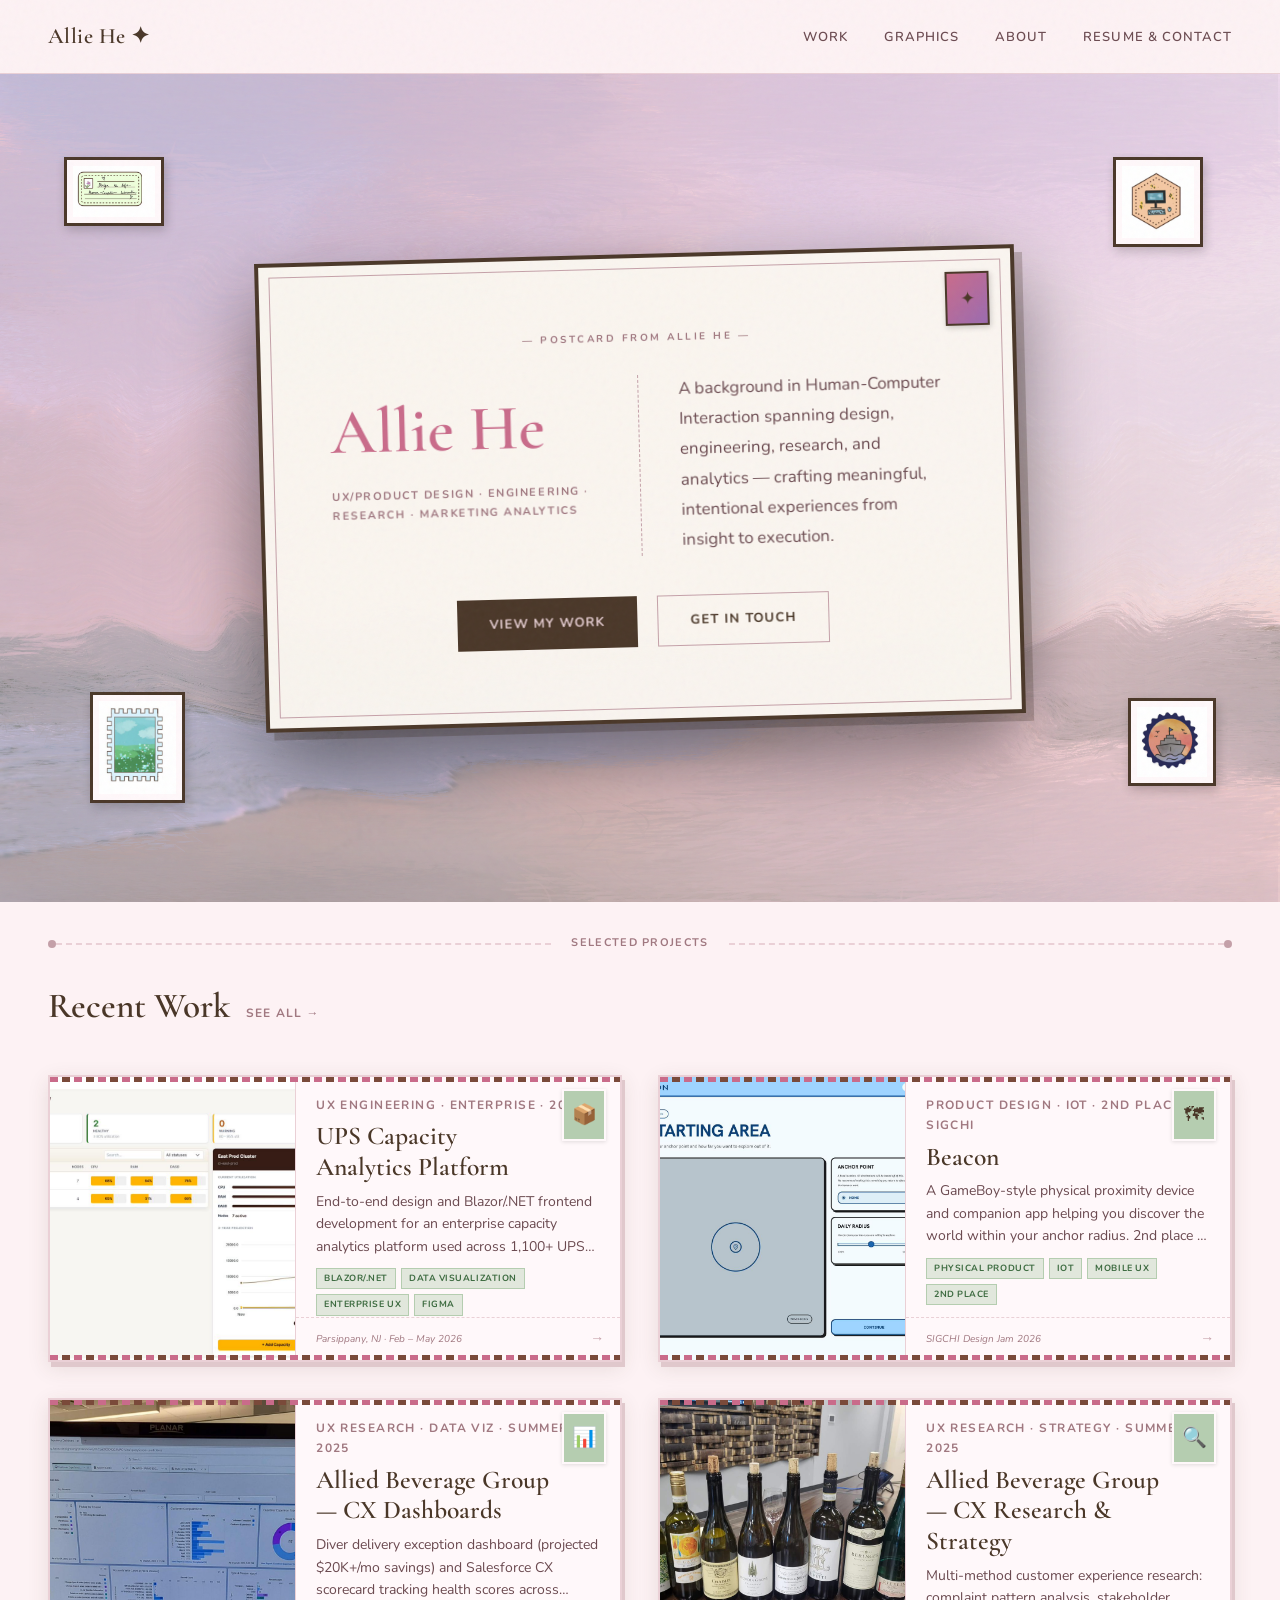
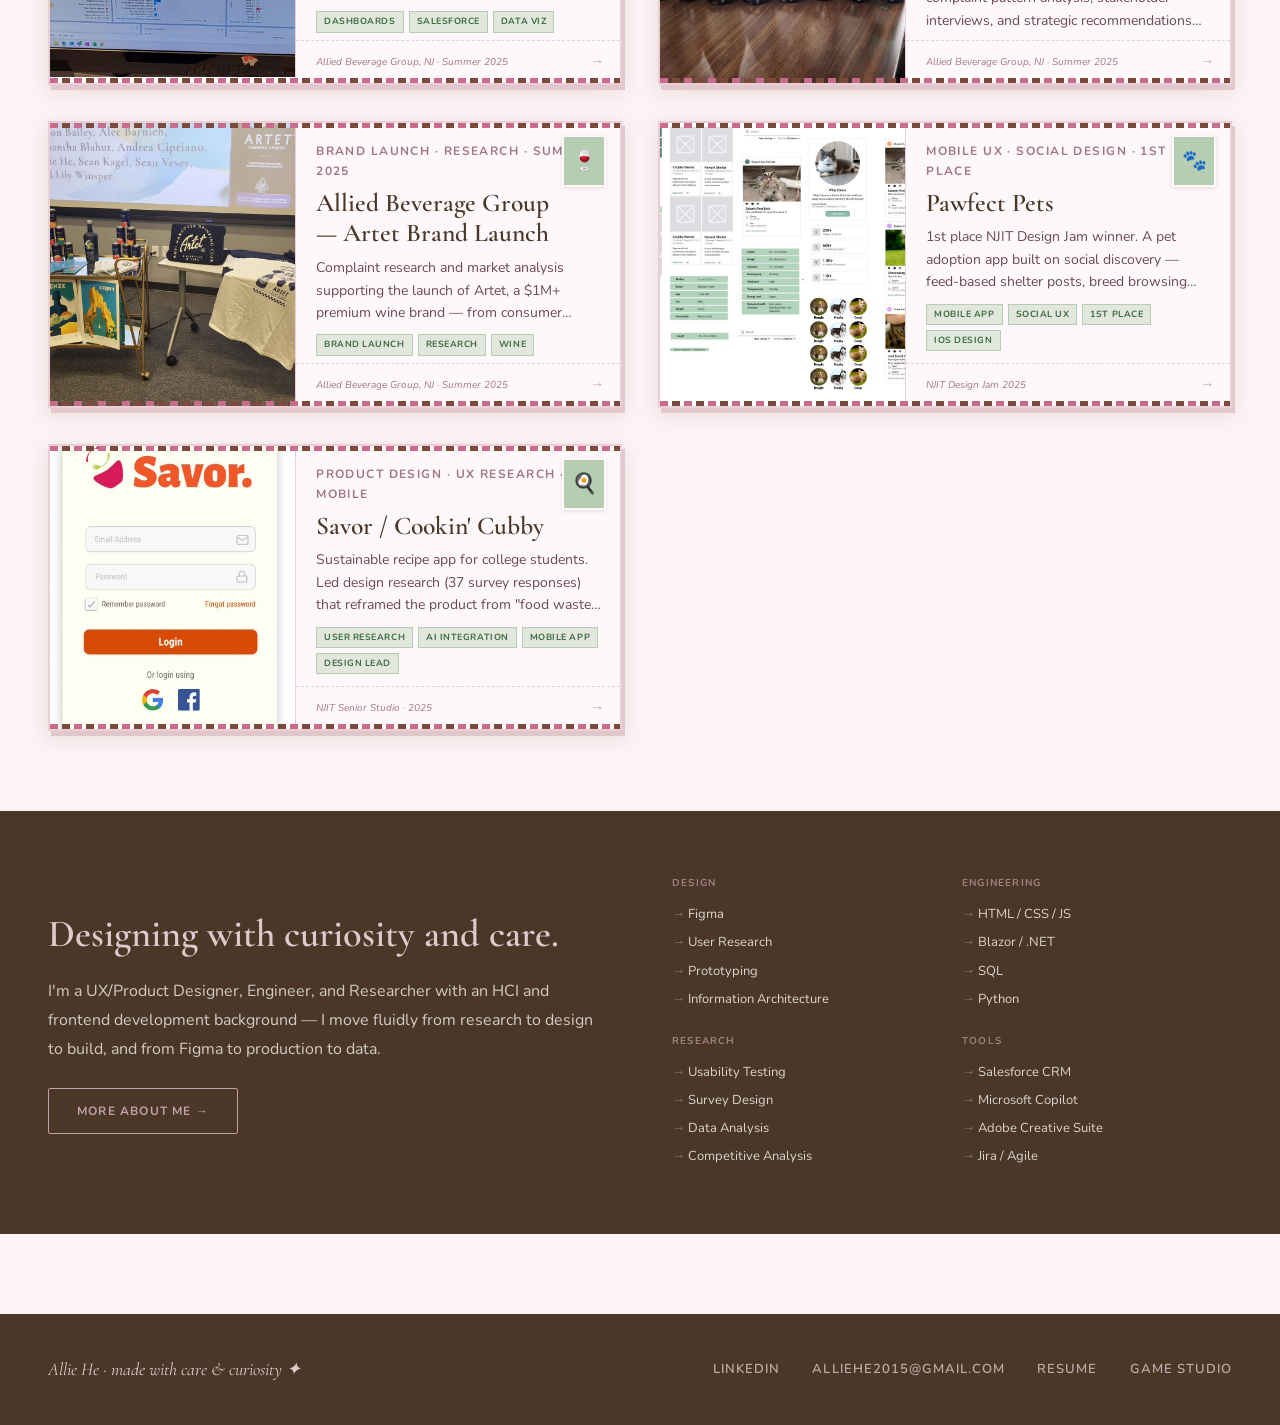
==== index.html @ 97a74475 "updated dates" ====
<!DOCTYPE html>
<html lang="en">
<head>
  <meta charset="UTF-8"/>
  <meta name="viewport" content="width=device-width, initial-scale=1.0"/>
  <title>Allie He — UX Designer & Engineer</title>
  <meta name="description" content="UX/Product Designer, Engineer, Researcher, and Analyst specializing in data-driven products, dashboards, and marketing analytics. Based in NJ, looking for full-time opportunities — open to remote, hybrid, or on-site roles (NYC/NJ/Southern California)."/>
  <link rel="preconnect" href="https://fonts.googleapis.com"/>
  <link rel="preconnect" href="https://fonts.gstatic.com" crossorigin/>
  <link href="https://fonts.googleapis.com/css2?family=Cormorant+Garamond:ital,wght@0,400;0,500;0,600;1,400;1,600&family=Nunito:wght@300;400;600;700&family=Dancing+Script:wght@700&display=swap" rel="stylesheet"/>
  <link rel="stylesheet" href="style.css"/>
  <style>
    /* ── HERO POSTCARD ── */
    .hero {
      min-height: 92vh;
      background-image: url('/img/beach-bg.png');
      background-size: cover;
      background-position: center;
      background-repeat: no-repeat;
      display: flex;
      align-items: center;
      justify-content: center;
      padding: 80px 48px;
      position: relative;
      overflow: hidden;
    }
    .hero::before {
      content: '';
      position: absolute; inset: 0;
      z-index: 0;
      background: rgba(250,246,240,0.45);
      pointer-events: none;
    }
    /* Postcard frame */
    .hero-postcard-frame {
      position: relative;
      z-index: 2;
      background: rgba(250,246,240,0.97);
      border: 4px solid var(--espresso);
      padding: 72px 68px;
      max-width: 760px;
      width: 100%;
      display: grid;
      grid-template-columns: 1fr 1fr;
      gap: 0;
      align-items: center;
      text-align: left;
      box-shadow: 0 32px 80px rgba(0,0,0,0.5), 8px 8px 0 rgba(74,55,40,0.25);
      animation: postcard-arrive 1s cubic-bezier(0.22,1,0.36,1) both,
                 postcard-float 5s ease-in-out 1.2s infinite;
    }
    .postcard-left {
      padding-right: 40px;
    }
    .postcard-right {
      padding-left: 40px;
      border-left: 1px dashed var(--camel);
    }
    .postcard-corner-stamp {
      position: absolute;
      top: 22px;
      right: 22px;
      z-index: 3;
    }
    /* Inner decorative frame line */
    .hero-postcard-frame::before {
      content: '';
      position: absolute; inset: 10px;
      border: 1px solid var(--camel);
      pointer-events: none;
    }

    @keyframes postcard-arrive {
      from { opacity: 0; transform: translateY(56px) rotate(-4deg); }
      to   { opacity: 1; transform: translateY(0)    rotate(-1.5deg); }
    }
    @keyframes postcard-float {
      0%, 100% { transform: translateY(0)    rotate(-1.5deg); }
      50%      { transform: translateY(-14px) rotate(-1.5deg); }
    }

    /* ── HOVER BUBBLES ── */
    .hero-bubble {
      position: fixed;
      border-radius: 50%;
      pointer-events: none;
      z-index: 9998;
      border: 1px solid rgba(255,255,255,0.4);
      animation: bubble-rise var(--dur, 1s) ease-out forwards;
    }
    @keyframes bubble-rise {
      0%   { transform: translate(0, 0) scale(1);   opacity: 0.75; }
      100% { transform: translate(var(--dx, 0px), -70px) scale(0.15); opacity: 0; }
    }

    .hero-from {
      grid-column: 1 / -1;
      font-size: 10px; font-weight: 700;
      letter-spacing: 0.25em; text-transform: uppercase;
      color: var(--muted);
      text-align: center;
      margin-bottom: 28px;
    }
    .hero-eyebrow {
      font-size: 11px; font-weight: 700;
      letter-spacing: 0.14em; text-transform: uppercase;
      color: var(--muted);
      margin-bottom: 20px;
      display: flex; align-items: center; justify-content: flex-start;
      gap: 12px;
    }
    .hero h1 {
      font-size: clamp(2.6rem, 5vw, 4.2rem);
      color: #c96b8a;
      margin-bottom: 24px;
      line-height: 1.0;
    }
    .hero-desc {
      font-size: 1.05rem;
      color: var(--ink);
      margin: 0;
      line-height: 1.8;
    }
    .hero-cta {
      grid-column: 1 / -1;
      display: flex; gap: 20px;
      flex-wrap: nowrap; justify-content: center;
      margin-top: 40px;
    }
    .btn-primary {
      background: var(--espresso);
      color: var(--camel-light);
      padding: 14px 32px;
      font-family: 'Nunito', sans-serif;
      font-size: 13px; font-weight: 700;
      letter-spacing: 0.08em; text-transform: uppercase;
      text-decoration: none;
      border-radius: 0;
      transition: background 0.2s, transform 0.2s;
    }
    .btn-primary:hover { background: #5a4535; transform: translateY(-1px); }
    .btn-outline {
      border: 1.5px solid var(--camel);
      color: var(--espresso);
      padding: 13px 32px;
      font-family: 'Nunito', sans-serif;
      font-size: 13px; font-weight: 700;
      letter-spacing: 0.08em; text-transform: uppercase;
      text-decoration: none;
      border-radius: 0;
      transition: background 0.2s, transform 0.2s;
    }
    .btn-outline:hover { background: rgba(196,168,130,0.15); transform: translateY(-1px); }

    /* Bottom "stamp bar" on postcard */
    .hero-stamp-bar {
      margin-top: 32px; padding-top: 18px;
      border-top: 1px dashed var(--camel);
      display: flex; justify-content: space-between;
      align-items: center;
      font-size: 9px; letter-spacing: 0.12em;
      text-transform: uppercase; color: var(--muted);
    }
    .hero-mini-stamp {
      width: 44px; height: 54px;
      border: 2px solid var(--espresso);
      background: linear-gradient(135deg, #c96b8a, #9b6bb0);
      display: flex; align-items: center;
      justify-content: center; font-size: 18px;
      flex-shrink: 0;
      box-shadow: 1px 2px 6px rgba(0,0,0,0.2);
    }

    /* ── FLOATING STICKERS ── */
    .float-stamp {
      position: absolute;
      z-index: 3;
      pointer-events: none;
      user-select: none;
      background: var(--warm-white);
      border: 3px solid var(--espresso);
      padding: 6px;
      box-shadow: 2px 4px 10px rgba(0,0,0,0.2);
    }
    .float-stamp img { width: 100%; display: block; }

    .stamp-s1 { width: 100px; top: 10%; left: 5%;   animation: flt1 4.2s ease-in-out infinite; }
    .stamp-s2 { width: 90px;  top: 10%; right: 6%;  animation: flt2 5.1s ease-in-out infinite; }
    .stamp-s3 { width: 95px;  bottom: 12%; left: 7%; animation: flt3 4.7s ease-in-out infinite; }
    .stamp-s4 { width: 88px;  bottom: 14%; right: 5%; animation: flt4 3.9s ease-in-out infinite; }

    @keyframes flt1 { 0%,100%{ transform: rotate(-8deg)  translateY(0); }  50%{ transform: rotate(-6deg)  translateY(-14px); } }
    @keyframes flt2 { 0%,100%{ transform: rotate(10deg)  translateY(0); }  50%{ transform: rotate(12deg)  translateY(-12px); } }
    @keyframes flt3 { 0%,100%{ transform: rotate(6deg)   translateY(0); }  50%{ transform: rotate(4deg)   translateY(-16px); } }
    @keyframes flt4 { 0%,100%{ transform: rotate(-10deg) translateY(0); }  50%{ transform: rotate(-12deg) translateY(-10px); } }

    /* Dotted route line */
    .route-line {
      width: 100%; padding: 32px 48px;
      display: flex; align-items: center;
      gap: 0; overflow: hidden;
    }
    .route-dot { width: 8px; height: 8px; border-radius: 50%; background: var(--camel); flex-shrink: 0; }
    .route-dash { flex: 1; border-top: 2px dashed var(--linen); }
    .route-label {
      font-size: 11px; font-weight: 700;
      letter-spacing: 0.12em; text-transform: uppercase;
      color: var(--muted); padding: 0 20px; flex-shrink: 0;
    }

    /* ── PROJECTS GRID ── */
    .projects-section { padding: 0 48px 80px; }
    .section-header {
      display: flex; align-items: baseline;
      gap: 16px; margin-bottom: 48px;
    }
    .section-header h2 { font-size: 2.2rem; }
    .section-header a {
      font-size: 12px; font-weight: 700;
      letter-spacing: 0.1em; text-transform: uppercase;
      color: var(--muted); text-decoration: none;
      transition: color 0.2s;
    }
    .section-header a:hover { color: var(--espresso); }
    .projects-grid {
      display: grid;
      grid-template-columns: 1fr 1fr;
      gap: 36px;
    }
    /* ── PROJECT CARD (same component as ux.html) ── */
    .project-card {
      background: var(--warm-white);
      border: 2px solid var(--linen);
      border-radius: 0;
      overflow: hidden;
      display: flex;
      flex-direction: row;
      aspect-ratio: 3 / 1.5;
      box-shadow: 3px 5px 0 var(--camel-light), 0 6px 20px rgba(74,55,40,0.12);
      text-decoration: none; color: inherit;
      position: relative;
      transition: transform 0.45s cubic-bezier(0.22,1,0.36,1), box-shadow 0.4s ease;
      will-change: transform;
    }
    /* Airmail stripes */
    .project-card::before,
    .project-card::after {
      content: '';
      position: absolute; left: 0; right: 0; height: 5px; z-index: 2;
      background: repeating-linear-gradient(
        90deg,
        #c96b8a 0, #c96b8a 8px,
        transparent 8px, transparent 12px,
        #7a4a3a 12px, #7a4a3a 20px,
        transparent 20px, transparent 24px
      );
    }
    .project-card::before { top: 0; }
    .project-card::after  { bottom: 0; }

    .project-card-img {
      flex: 0 0 43%;
      width: 43%;
      max-width: 43%;
      height: 100%;
      object-fit: cover;
      object-position: center;
      display: block;
    }
    .project-card-right {
      flex: 1;
      min-width: 0;
      display: flex;
      flex-direction: column;
      border-left: 1px solid var(--linen);
      overflow: hidden;
    }
    .project-card-body {
      flex: 1; padding: 18px 16px 12px 20px;
      position: relative; overflow: hidden;
    }
    .project-card-stamp {
      position: absolute; top: 12px; right: 14px;
      width: 44px; height: 52px;
      background: var(--sage);
      border: 2px solid var(--warm-white);
      box-shadow: 0 1px 4px rgba(0,0,0,0.12);
      display: flex; align-items: center; justify-content: center;
      font-size: 20px; border-radius: 0;
    }
    .project-card-type {
      font-size: 12px; font-weight: 700; letter-spacing: 0.12em;
      text-transform: uppercase; color: var(--muted); margin-bottom: 6px;
    }
    .project-card-title {
      font-family: 'Cormorant Garamond', serif; font-size: 1.6rem;
      font-weight: 600; color: var(--espresso); margin-bottom: 8px;
      line-height: 1.2; padding-right: 52px;
    }
    .project-card-desc {
      font-size: 14px; color: var(--ink); line-height: 1.6;
      margin-bottom: 10px;
      display: -webkit-box;
      -webkit-line-clamp: 3;
      -webkit-box-orient: vertical;
      overflow: hidden;
    }
    .project-card-tags { display: flex; flex-wrap: wrap; gap: 5px; }
    .project-card-tag {
      font-size: 9px; font-weight: 700; letter-spacing: 0.06em;
      text-transform: uppercase; color: var(--sage-deep);
      background: rgba(181,205,176,0.4); border: 1px solid var(--sage);
      padding: 2px 7px; border-radius: 0;
    }
    .project-card-footer {
      padding: 9px 16px 9px 20px;
      border-top: 1px dashed var(--linen);
      font-size: 10px; color: var(--muted); font-style: italic;
      display: flex; justify-content: space-between; align-items: center;
      flex-shrink: 0;
    }
    .project-card-arrow { font-size: 14px; color: var(--camel); }

    /* Alternating default tilts */
    .projects-grid > div:nth-child(1) .project-card { transform: rotate(-1.5deg); }
    .projects-grid > div:nth-child(2) .project-card { transform: rotate(1.8deg); }
    .projects-grid > div:nth-child(3) .project-card { transform: rotate(-2deg); }
    .projects-grid > div:nth-child(4) .project-card { transform: rotate(1.4deg); }
    .projects-grid > div:nth-child(5) .project-card { transform: rotate(-1.2deg); }
    .projects-grid > div:nth-child(6) .project-card { transform: rotate(1.6deg); }
    .projects-grid > div:nth-child(7) .project-card { transform: rotate(-1.8deg); }

    /* Hover: tilt back to straight */
    .projects-grid .project-card:hover {
      transform: rotate(0deg) translateY(-6px) !important;
      box-shadow: 0 24px 52px rgba(74,55,40,0.22), 4px 6px 0 var(--camel-light);
    }

    /* ── ABOUT STRIP ── */
    .about-strip {
      background: var(--espresso); padding: 64px 48px;
      display: grid; grid-template-columns: 1fr 1fr;
      gap: 64px; align-items: center;
    }
    .about-strip h2 { color: var(--camel-light); font-size: 2.4rem; margin-bottom: 20px; }
    .about-strip p  { color: rgba(255,253,248,0.75); line-height: 1.8; margin-bottom: 16px; }
    .about-strip .btn-camel {
      display: inline-block;
      border: 1.5px solid var(--camel); color: var(--camel);
      padding: 12px 28px; font-size: 12px; font-weight: 700;
      letter-spacing: 0.1em; text-transform: uppercase;
      text-decoration: none; border-radius: 2px;
      transition: background 0.2s; margin-top: 8px;
    }
    .about-strip .btn-camel:hover { background: rgba(196,168,130,0.15); }
    .about-skills { display: grid; grid-template-columns: 1fr 1fr; gap: 20px; }
    .skill-group label {
      display: block; font-size: 10px; font-weight: 700;
      letter-spacing: 0.12em; text-transform: uppercase;
      color: var(--camel); opacity: 0.7; margin-bottom: 8px;
    }
    .skill-group ul { list-style: none; padding: 0; }
    .skill-group li { color: rgba(255,253,248,0.8); font-size: 13px; padding: 3px 0; }
    .skill-group li::before { content: '→ '; color: var(--camel); opacity: 0.6; }

    @media (max-width: 900px) {
      .hero { padding: 40px 20px; min-height: auto; }
      .hero-postcard-frame { padding: 36px 28px 28px; grid-template-columns: 1fr; }
      .postcard-left { padding-right: 0; margin-bottom: 32px; }
      .postcard-right { padding-left: 0; padding-top: 32px; border-left: none; border-top: 1px dashed var(--camel); }
      .postcard-corner-stamp { top: 14px; right: 14px; }
      .hero-cta { flex-wrap: wrap; margin-top: 32px; }
      .float-stamp { display: none; }

      .projects-section { padding: 0 20px 60px; }
      .route-line { padding: 24px 20px; }
      .route-label { padding: 0 12px; font-size: 10px; }
      .projects-grid { grid-template-columns: 1fr; }
      .project-card { flex-direction: column; aspect-ratio: auto; }
      .project-card-img { flex: 0 0 200px; width: 100%; height: 200px; }
      .about-strip { grid-template-columns: 1fr; padding: 48px 20px; gap: 40px; }
      .about-skills { grid-template-columns: 1fr 1fr; gap: 16px; }
    }

    @media (max-width: 420px) {
      .hero-postcard-frame { padding: 28px 20px 20px; }
      .hero h1 { font-size: clamp(2.2rem, 12vw, 2.8rem); }
      .hero-cta { gap: 12px; }
      .btn-primary, .btn-outline { padding: 12px 20px; font-size: 12px; }
      .about-skills { grid-template-columns: 1fr; }
    }
  </style>
</head>
<body>

<!-- NAV -->
<script src="nav.js"></script>

<!-- HERO -->
<section class="hero">

  <!-- Floating stickers -->
  <div class="float-stamp stamp-s1"><img src="img/sticker-1.png" alt=""></div>
  <div class="float-stamp stamp-s2"><img src="img/sticker-2.png" alt=""></div>
  <div class="float-stamp stamp-s3"><img src="img/sticker-3.png" alt=""></div>
  <div class="float-stamp stamp-s4"><img src="img/sticker-4.png" alt=""></div>

  <!-- Postcard frame -->
  <div class="hero-postcard-frame">
    <div class="hero-mini-stamp postcard-corner-stamp">✦</div>
    <p class="hero-from">— Postcard from Allie He —</p>
    <div class="postcard-left">
      <h1>Allie He</h1>
      <p class="hero-eyebrow">UX/Product Design · Engineering · Research · Marketing Analytics</p>
    </div>
    <div class="postcard-right">
      <p class="hero-desc">
        A background in Human-Computer Interaction spanning design, engineering, research, and analytics — crafting meaningful, intentional experiences from insight to execution.
      </p>
    </div>
    <div class="hero-cta">
      <a href="ux.html" class="btn-primary">View My Work</a>
      <a href="contact.html" class="btn-outline">Get In Touch</a>
    </div>
  </div>

</section>

<!-- ROUTE DIVIDER -->
<div class="route-line">
  <div class="route-dot"></div>
  <div class="route-dash"></div>
  <span class="route-label">Selected Projects</span>
  <div class="route-dash"></div>
  <div class="route-dot"></div>
</div>

<!-- PROJECTS -->
<section class="projects-section">
  <div class="section-header">
    <h2>Recent Work</h2>
    <a href="ux.html">See all →</a>
  </div>

  <div class="projects-grid">

    <!-- UPS -->
    <a href="ups.html" class="project-card">
      <img src="img/ups-home.png" alt="UPS Capacity Analytics" class="project-card-img"/>
      <div class="project-card-right">
        <div class="project-card-body">
          <div class="project-card-stamp">📦</div>
          <p class="project-card-type">UX Engineering · Enterprise · 2026</p>
          <h3 class="project-card-title">UPS Capacity Analytics Platform</h3>
          <p class="project-card-desc">End-to-end design and Blazor/.NET frontend development for an enterprise capacity analytics platform used across 1,100+ UPS sites. Full Agile/Scrum production environment, 5 sprints, 3 analytical modes.</p>
          <div class="project-card-tags">
            <span class="project-card-tag">Blazor/.NET</span>
            <span class="project-card-tag">Data Visualization</span>
            <span class="project-card-tag">Enterprise UX</span>
            <span class="project-card-tag">Figma</span>
          </div>
        </div>
        <div class="project-card-footer">
          <span>Parsippany, NJ · Feb – May 2026</span>
          <span class="project-card-arrow">→</span>
        </div>
      </div>
    </a>

    <!-- Beacon -->
    <a href="beacon.html" class="project-card">
      <img src="img/beacon-13.jpg" alt="Beacon" class="project-card-img"/>
      <div class="project-card-right">
        <div class="project-card-body">
          <div class="project-card-stamp">🗺</div>
          <p class="project-card-type">Product Design · IoT · 2nd Place SIGCHI</p>
          <h3 class="project-card-title">Beacon</h3>
          <p class="project-card-desc">A GameBoy-style physical proximity device and companion app helping you discover the world within your anchor radius. 2nd place at international SIGCHI Design Jam against 750+ participants.</p>
          <div class="project-card-tags">
            <span class="project-card-tag">Physical Product</span>
            <span class="project-card-tag">IoT</span>
            <span class="project-card-tag">Mobile UX</span>
            <span class="project-card-tag">2nd Place</span>
          </div>
        </div>
        <div class="project-card-footer">
          <span>SIGCHI Design Jam 2026</span>
          <span class="project-card-arrow">→</span>
        </div>
      </div>
    </a>

    <!-- ABG CX Dashboards -->
    <a href="abg.html" class="project-card">
      <img src="img/abg-salesforce.jpg" alt="ABG CX Dashboards" class="project-card-img"/>
      <div class="project-card-right">
        <div class="project-card-body">
          <div class="project-card-stamp">📊</div>
          <p class="project-card-type">UX Research · Data Viz · Summer 2025</p>
          <h3 class="project-card-title">Allied Beverage Group — CX Dashboards</h3>
          <p class="project-card-desc">Diver delivery exception dashboard (projected $20K+/mo savings) and Salesforce CX scorecard tracking health scores across 1,000+ wholesale accounts.</p>
          <div class="project-card-tags">
            <span class="project-card-tag">Dashboards</span>
            <span class="project-card-tag">Salesforce</span>
            <span class="project-card-tag">Data Viz</span>
          </div>
        </div>
        <div class="project-card-footer">
          <span>Allied Beverage Group, NJ · Summer 2025</span>
          <span class="project-card-arrow">→</span>
        </div>
      </div>
    </a>

    <!-- ABG CX Research & Strategy -->
    <a href="abg-research.html" class="project-card">
      <img src="img/abg-wine-training.jpg" alt="ABG CX Research & Strategy" class="project-card-img"/>
      <div class="project-card-right">
        <div class="project-card-body">
          <div class="project-card-stamp">🔍</div>
          <p class="project-card-type">UX Research · Strategy · Summer 2025</p>
          <h3 class="project-card-title">Allied Beverage Group — CX Research & Strategy</h3>
          <p class="project-card-desc">Multi-method customer experience research: complaint pattern analysis, stakeholder interviews, and strategic recommendations shaping ABG's CX roadmap.</p>
          <div class="project-card-tags">
            <span class="project-card-tag">UX Research</span>
            <span class="project-card-tag">Strategy</span>
            <span class="project-card-tag">Analysis</span>
          </div>
        </div>
        <div class="project-card-footer">
          <span>Allied Beverage Group, NJ · Summer 2025</span>
          <span class="project-card-arrow">→</span>
        </div>
      </div>
    </a>

    <!-- ABG Artet Brand Launch -->
    <a href="abg-artet.html" class="project-card">
      <img src="img/artet-3.jpg" alt="ABG Artet Brand Launch" class="project-card-img"/>
      <div class="project-card-right">
        <div class="project-card-body">
          <div class="project-card-stamp">🍷</div>
          <p class="project-card-type">Brand Launch · Research · Summer 2025</p>
          <h3 class="project-card-title">Allied Beverage Group — Artet Brand Launch</h3>
          <p class="project-card-desc">Complaint research and market analysis supporting the launch of Artet, a $1M+ premium wine brand — from consumer sentiment to launch strategy.</p>
          <div class="project-card-tags">
            <span class="project-card-tag">Brand Launch</span>
            <span class="project-card-tag">Research</span>
            <span class="project-card-tag">Wine</span>
          </div>
        </div>
        <div class="project-card-footer">
          <span>Allied Beverage Group, NJ · Summer 2025</span>
          <span class="project-card-arrow">→</span>
        </div>
      </div>
    </a>

    <!-- Pawfect -->
    <a href="pawfect.html" class="project-card">
      <img src="img/pawfect-2.jpg" alt="Pawfect Pets" class="project-card-img"/>
      <div class="project-card-right">
        <div class="project-card-body">
          <div class="project-card-stamp">🐾</div>
          <p class="project-card-type">Mobile UX · Social Design · 1st Place</p>
          <h3 class="project-card-title">Pawfect Pets</h3>
          <p class="project-card-desc">1st place NJIT Design Jam winner. A pet adoption app built on social discovery — feed-based shelter posts, breed browsing with local match-finding, and preference-aware profiles.</p>
          <div class="project-card-tags">
            <span class="project-card-tag">Mobile App</span>
            <span class="project-card-tag">Social UX</span>
            <span class="project-card-tag">1st Place</span>
            <span class="project-card-tag">iOS Design</span>
          </div>
        </div>
        <div class="project-card-footer">
          <span>NJIT Design Jam 2025</span>
          <span class="project-card-arrow">→</span>
        </div>
      </div>
    </a>

    <!-- Savor -->
    <a href="savor.html" class="project-card">
      <img src="img/savor-3.jpg" alt="Savor / Cookin' Cubby" class="project-card-img"/>
      <div class="project-card-right">
        <div class="project-card-body">
          <div class="project-card-stamp">🍳</div>
          <p class="project-card-type">Product Design · UX Research · Mobile</p>
          <h3 class="project-card-title">Savor / Cookin' Cubby</h3>
          <p class="project-card-desc">Sustainable recipe app for college students. Led design research (37 survey responses) that reframed the product from "food waste" to "money waste." Includes AI chatbot Chef Cubby.</p>
          <div class="project-card-tags">
            <span class="project-card-tag">User Research</span>
            <span class="project-card-tag">AI Integration</span>
            <span class="project-card-tag">Mobile App</span>
            <span class="project-card-tag">Design Lead</span>
          </div>
        </div>
        <div class="project-card-footer">
          <span>NJIT Senior Studio · 2025</span>
          <span class="project-card-arrow">→</span>
        </div>
      </div>
    </a>

  </div>
</section>

<!-- ABOUT STRIP -->
<div class="about-strip">
  <div>
    <h2>Designing with curiosity and care.</h2>
    <p>I'm a UX/Product Designer, Engineer, and Researcher with an HCI and frontend development background — I move fluidly from research to design to build, and from Figma to production to data.</p>
    <a href="about.html" class="btn-camel">More About Me →</a>
  </div>
  <div class="about-skills">
    <div class="skill-group">
      <label>Design</label>
      <ul>
        <li>Figma</li>
        <li>User Research</li>
        <li>Prototyping</li>
        <li>Information Architecture</li>
      </ul>
    </div>
    <div class="skill-group">
      <label>Engineering</label>
      <ul>
        <li>HTML / CSS / JS</li>
        <li>Blazor / .NET</li>
        <li>SQL</li>
        <li>Python</li>
      </ul>
    </div>
    <div class="skill-group">
      <label>Research</label>
      <ul>
        <li>Usability Testing</li>
        <li>Survey Design</li>
        <li>Data Analysis</li>
        <li>Competitive Analysis</li>
      </ul>
    </div>
    <div class="skill-group">
      <label>Tools</label>
      <ul>
        <li>Salesforce CRM</li>
        <li>Microsoft Copilot</li>
        <li>Adobe Creative Suite</li>
        <li>Jira / Agile</li>
      </ul>
    </div>
  </div>
</div>

<!-- FOOTER -->
<footer class="footer">
  <div class="footer-left">Allie He · made with care &amp; curiosity ✦</div>
  <div class="footer-links">
    <a href="https://www.linkedin.com/in/allie-he-yijia/" target="_blank">LinkedIn</a>
    <a href="mailto:alliehe2015@gmail.com">alliehe2015@gmail.com</a>
    <a href="files/allie-he-resume.pdf" target="_blank">Resume</a>
    <a href="https://pufffish.itch.io" target="_blank">Game Studio</a>
  </div>
</footer>

<script>
  const card = document.querySelector('.hero-postcard-frame');
  const colors = [
    'rgba(201,107,138,0.35)',
    'rgba(196,168,130,0.45)',
    'rgba(181,205,176,0.45)',
    'rgba(224,200,204,0.55)',
    'rgba(255,210,220,0.4)',
  ];
  function spawnBubble() {
    const rect = card.getBoundingClientRect();
    const bubble = document.createElement('div');
    bubble.className = 'hero-bubble';

    const side = Math.floor(Math.random() * 4);
    let x, y;
    const pad = 20;
    if (side === 0)      { x = rect.left + Math.random() * rect.width;  y = rect.top    + pad; }
    else if (side === 1) { x = rect.right - pad;                          y = rect.top    + Math.random() * rect.height; }
    else if (side === 2) { x = rect.left + Math.random() * rect.width;  y = rect.bottom - pad; }
    else                 { x = rect.left + pad;                           y = rect.top    + Math.random() * rect.height; }

    const size = 7 + Math.random() * 16;
    const dx   = (Math.random() - 0.5) * 50;
    const dur  = 0.7 + Math.random() * 0.7;

    Object.assign(bubble.style, {
      left:       x - size / 2 + 'px',
      top:        y - size / 2 + 'px',
      width:      size + 'px',
      height:     size + 'px',
      background: colors[Math.floor(Math.random() * colors.length)],
      '--dx':     dx + 'px',
      '--dur':    dur + 's',
    });

    document.body.appendChild(bubble);
    bubble.addEventListener('animationend', () => bubble.remove());
  }

  function spawnBurst() {
    const count = 5 + Math.floor(Math.random() * 6);
    for (let i = 0; i < count; i++) {
      setTimeout(spawnBubble, i * 80);
    }
  }

  spawnBurst();
  setInterval(spawnBurst, 3000);
</script>
</body>
</html>
---- style.css ----
/* =========================================
   ALLIE HE PORTFOLIO — SHARED STYLES
   Travel Journal / Postcard Aesthetic
   ========================================= */

*, *::before, *::after { box-sizing: border-box; margin: 0; padding: 0; }

:root {
  --parchment:  #fdf2f4;
  --parchment2: #f8e8ed;
  --espresso:   #4a3728;
  --camel:      #c4a0a8;
  --camel-light:#e0c8cc;
  --rose:       #e8c4b8;
  --rose-dark:  #d4a090;
  --sage:       #b5cdb0;
  --sage-deep:  #3d6b40;
  --linen:      #ead0d6;
  --ink:        #6b4a50;
  --muted:      #a07880;
  --warm-white: #fff8fa;
  --navy:       #1e2d40;
  --stamp-red:  #c0392b;
}

html { scroll-behavior: smooth; }

body {
  font-family: 'Nunito', sans-serif;
  background: var(--parchment);
  color: var(--espresso);
  overflow-x: hidden;
  line-height: 1.7;
}

/* Grain overlay */
body::before {
  content: '';
  position: fixed;
  inset: 0;
  background-image: url("data:image/svg+xml,%3Csvg viewBox='0 0 200 200' xmlns='http://www.w3.org/2000/svg'%3E%3Cfilter id='n'%3E%3CfeTurbulence type='fractalNoise' baseFrequency='0.85' numOctaves='4' stitchTiles='stitch'/%3E%3C/filter%3E%3Crect width='100%25' height='100%25' filter='url(%23n)' opacity='0.035'/%3E%3C/svg%3E");
  pointer-events: none;
  z-index: 9999;
}

/* ── TYPOGRAPHY ── */
h1, h2, h3 {
  font-family: 'Cormorant Garamond', serif;
  font-weight: 600;
  line-height: 1.2;
}
h1 { font-size: clamp(2.5rem, 5vw, 4rem); }
h2 { font-size: clamp(1.8rem, 3vw, 2.6rem); }
h3 { font-size: clamp(1.3rem, 2vw, 1.8rem); }

/* ── NAV ── */
.nav {
  display: flex;
  align-items: center;
  justify-content: space-between;
  padding: 18px 48px;
  background: var(--parchment);
  border-bottom: 1px solid var(--linen);
  position: sticky;
  top: 0;
  z-index: 500;
  backdrop-filter: blur(4px);
}
.nav-logo {
  font-family: 'Cormorant Garamond', serif;
  font-size: 22px;
  font-weight: 600;
  color: var(--espresso);
  text-decoration: none;
  letter-spacing: 0.02em;
}
.nav-links {
  display: flex;
  gap: 36px;
  align-items: center;
}
.nav-links a {
  font-family: 'Nunito', sans-serif;
  font-size: 13px;
  font-weight: 600;
  text-decoration: none;
  color: var(--ink);
  letter-spacing: 0.08em;
  text-transform: uppercase;
  transition: color 0.2s;
}
.nav-links a:hover { color: var(--espresso); }
.nav-links a.active {
  color: var(--espresso);
  border-bottom: 1.5px solid var(--camel);
  padding-bottom: 2px;
}

/* ── FOOTER ── */
.footer {
  background: var(--espresso);
  color: var(--camel-light);
  padding: 40px 48px;
  display: flex;
  justify-content: space-between;
  align-items: center;
  margin-top: 80px;
}
.footer-left {
  font-family: 'Cormorant Garamond', serif;
  font-size: 18px;
  font-style: italic;
}
.footer-links {
  display: flex;
  gap: 32px;
}
.footer-links a {
  color: var(--camel-light);
  text-decoration: none;
  font-size: 13px;
  font-weight: 600;
  letter-spacing: 0.08em;
  text-transform: uppercase;
  opacity: 0.8;
  transition: opacity 0.2s;
}
.footer-links a:hover { opacity: 1; }

/* ── CASE STUDY SHARED ── */
.cs-hero {
  padding: 72px 48px 56px;
  background: var(--parchment2);
  border-bottom: 1px solid var(--linen);
  position: relative;
  overflow: hidden;
}
.cs-hero::after {
  content: '';
  position: absolute;
  top: 0; right: 0;
  width: 300px; height: 100%;
  background: repeating-linear-gradient(
    45deg,
    transparent,
    transparent 6px,
    rgba(196,168,130,0.07) 6px,
    rgba(196,168,130,0.07) 7px
  );
  pointer-events: none;
}
.cs-tag {
  display: inline-block;
  font-size: 11px;
  font-weight: 700;
  letter-spacing: 0.12em;
  text-transform: uppercase;
  color: var(--muted);
  border: 1px solid var(--camel);
  padding: 4px 12px;
  border-radius: 2px;
  margin-bottom: 20px;
}
.cs-hero h1 {
  color: var(--espresso);
  margin-bottom: 16px;
}
.cs-hero .subtitle {
  font-size: 1.15rem;
  color: var(--ink);
  max-width: 600px;
  margin-bottom: 32px;
}
.cs-meta {
  display: flex;
  gap: 40px;
  flex-wrap: wrap;
}
.cs-meta-item label {
  display: block;
  font-size: 10px;
  font-weight: 700;
  letter-spacing: 0.1em;
  text-transform: uppercase;
  color: var(--muted);
  margin-bottom: 4px;
}
.cs-meta-item span {
  font-size: 14px;
  font-weight: 600;
  color: var(--espresso);
}

.cs-body {
  max-width: 820px;
  margin: 0 auto;
  padding: 64px 48px;
}

.cs-section {
  margin-bottom: 60px;
}
.cs-section-label {
  font-size: 10px;
  font-weight: 700;
  letter-spacing: 0.14em;
  text-transform: uppercase;
  color: var(--muted);
  margin-bottom: 12px;
}
.cs-section h2 {
  margin-bottom: 20px;
  color: var(--espresso);
}
.cs-section p {
  color: var(--ink);
  margin-bottom: 16px;
  font-size: 1rem;
}
.cs-section ul, .cs-section ol {
  padding-left: 24px;
  color: var(--ink);
  margin-bottom: 16px;
}
.cs-section li {
  margin-bottom: 8px;
}

.cs-divider {
  width: 48px;
  height: 2px;
  background: var(--camel);
  margin: 48px 0;
}

/* Screenshot containers */
.cs-image {
  width: 100%;
  border-radius: 8px;
  border: 1px solid var(--linen);
  box-shadow: 0 4px 24px rgba(74,55,40,0.1);
  margin: 32px 0;
  display: block;
}
.cs-image-grid {
  display: grid;
  grid-template-columns: repeat(auto-fit, minmax(280px, 1fr));
  gap: 20px;
  margin: 32px 0;
}
.cs-image-grid img {
  width: 100%;
  border-radius: 8px;
  border: 1px solid var(--linen);
  box-shadow: 0 2px 12px rgba(74,55,40,0.08);
}
.cs-image-caption {
  font-size: 12px;
  color: var(--muted);
  text-align: center;
  margin-top: 10px;
  margin-bottom: 32px;
  font-style: italic;
}

.device-grid {
  display: grid;
  grid-template-columns: repeat(2, 1fr);
  gap: 24px;
  max-width: 520px;
  margin: 24px auto 40px;
}
.device-grid figure {
  margin: 0;
}
.device-grid img {
  width: 100%;
  border-radius: 8px;
  border: 1px solid var(--linen);
  box-shadow: 0 2px 12px rgba(74,55,40,0.08);
  display: block;
}
.device-grid figcaption {
  font-size: 12px;
  color: var(--muted);
  text-align: center;
  margin-top: 10px;
  font-style: italic;
}

/* Stat callouts */
.cs-stats {
  display: grid;
  grid-template-columns: repeat(auto-fit, minmax(160px, 1fr));
  gap: 24px;
  background: var(--parchment2);
  border: 1px solid var(--linen);
  border-radius: 8px;
  padding: 32px;
  margin: 32px 0;
}
.cs-stats-4 {
  grid-template-columns: repeat(4, 1fr);
}
.cs-stat {
  text-align: center;
}
.cs-stat .num {
  font-family: 'Cormorant Garamond', serif;
  font-size: 2.4rem;
  font-weight: 600;
  color: var(--espresso);
  display: block;
}
.cs-stat .label {
  font-size: 12px;
  color: var(--muted);
  text-transform: uppercase;
  letter-spacing: 0.06em;
}

/* Quote callout */
.cs-quote {
  border-left: 3px solid var(--camel);
  padding: 20px 28px;
  background: var(--warm-white);
  margin: 32px 0;
  font-family: 'Cormorant Garamond', serif;
  font-size: 1.3rem;
  font-style: italic;
  color: var(--espresso);
  line-height: 1.5;
}

/* Stamp decoration */
.stamp {
  display: inline-block;
  border: 2px solid var(--stamp-red);
  color: var(--stamp-red);
  font-size: 11px;
  font-weight: 700;
  letter-spacing: 0.1em;
  text-transform: uppercase;
  padding: 6px 16px;
  transform: rotate(-4deg);
  opacity: 0.75;
  margin-left: 16px;
  vertical-align: middle;
}

/* Postcard card (used on index + ux listing) */
.postcard {
  background: var(--warm-white);
  border: 1px solid var(--linen);
  border-radius: 4px;
  overflow: hidden;
  transition: transform 0.25s ease, box-shadow 0.25s ease;
  text-decoration: none;
  color: inherit;
  display: block;
  box-shadow: 0 2px 8px rgba(74,55,40,0.06), 2px 3px 0 var(--linen);
}
.postcard:hover {
  transform: translateY(-4px) rotate(0.3deg);
  box-shadow: 0 12px 40px rgba(74,55,40,0.15), 4px 6px 0 var(--linen);
}
.postcard-img {
  width: 100%;
  aspect-ratio: 16/10;
  object-fit: cover;
  border-bottom: 1px solid var(--linen);
}
.postcard-body {
  padding: 24px;
  position: relative;
}
.postcard-stamp {
  position: absolute;
  top: 16px; right: 20px;
  width: 44px; height: 52px;
  background: var(--sage);
  border: 2px solid var(--warm-white);
  box-shadow: 0 1px 4px rgba(0,0,0,0.15);
  display: flex;
  align-items: center;
  justify-content: center;
  font-size: 22px;
}
.postcard-type {
  font-size: 12px;
  font-weight: 700;
  letter-spacing: 0.12em;
  text-transform: uppercase;
  color: var(--muted);
  margin-bottom: 8px;
}
.postcard-title {
  font-family: 'Cormorant Garamond', serif;
  font-size: 1.8rem;
  font-weight: 600;
  color: var(--espresso);
  margin-bottom: 8px;
  line-height: 1.2;
}
.postcard-desc {
  font-size: 15px;
  color: var(--ink);
  line-height: 1.6;
  margin-bottom: 16px;
}
.postcard-tags {
  display: flex;
  flex-wrap: wrap;
  gap: 6px;
}
.postcard-tag {
  font-size: 10px;
  font-weight: 700;
  letter-spacing: 0.06em;
  text-transform: uppercase;
  color: var(--sage-deep);
  background: var(--sage);
  background: rgba(181,205,176,0.4);
  border: 1px solid var(--sage);
  padding: 2px 8px;
  border-radius: 2px;
}
.postcard-address {
  font-size: 11px;
  color: var(--muted);
  margin-top: 16px;
  padding-top: 12px;
  border-top: 1px dashed var(--linen);
  font-style: italic;
}

/* ── PROCESS STEP BADGES ── */
.process-steps {
  display: flex; gap: 0;
  border-bottom: 2px solid var(--linen);
  margin-bottom: 56px; flex-wrap: wrap;
}
.process-step {
  padding: 12px 20px;
  font-size: 11px; font-weight: 700;
  letter-spacing: 0.08em; text-transform: uppercase;
  color: var(--muted);
  border-bottom: 2px solid transparent;
  margin-bottom: -2px;
  cursor: default;
}
.process-step.active { color: var(--espresso); border-bottom-color: var(--espresso); }

/* ── PHASE BLOCKS ── */
.phase-block {
  margin-bottom: 64px;
  padding-bottom: 64px;
  border-bottom: 1px solid var(--linen);
}
.phase-block:last-child { border-bottom: none; }
.phase-label {
  display: inline-flex; align-items: center; gap: 10px;
  margin-bottom: 20px;
}
.phase-num {
  width: 28px; height: 28px;
  border-radius: 50%;
  background: var(--espresso); color: var(--warm-white);
  font-size: 11px; font-weight: 800;
  display: flex; align-items: center; justify-content: center;
  flex-shrink: 0;
}
.phase-name {
  font-size: 11px; font-weight: 800;
  letter-spacing: 0.12em; text-transform: uppercase;
  color: var(--espresso);
}
.phase-block h2 {
  font-family: 'Cormorant Garamond', serif;
  font-size: clamp(1.4rem, 3vw, 2rem);
  font-weight: 600; line-height: 1.2;
  margin-bottom: 16px; color: var(--espresso);
}
.phase-block h3 {
  font-family: 'Cormorant Garamond', serif;
  font-size: 1.3rem; font-weight: 600;
  margin: 24px 0 10px; color: var(--espresso);
}
.phase-block p { margin-bottom: 14px; }


/* ── INSIGHT ROW ── */
.insight-row {
  display: grid; grid-template-columns: 1fr 1fr; gap: 16px; margin: 20px 0;
}
.insight-card {
  border: 1px solid var(--linen);
  border-radius: 6px; padding: 20px;
}
.insight-card h4 { color: var(--espresso); margin-bottom: 6px; font-size: 0.95rem; }
.insight-card p { font-size: 14px; color: var(--muted); margin: 0; }

/* Utility */
.container { max-width: 1100px; margin: 0 auto; padding: 0 48px; }
.text-muted { color: var(--muted); }


/* ── IMAGES ── */
.cs-image {
  width: 100%; border-radius: 6px;
  border: 1px solid var(--linen);
  margin: 24px 0 8px;
}
.cs-image-caption {
  font-size: 12px; color: var(--muted);
  font-style: italic; margin-bottom: 24px;
  text-align: center;
}
.photo-grid-2 {
  display: grid; grid-template-columns: 1fr 1fr; gap: 12px; margin: 20px 0;
}
.photo-grid-2 img {
  width: 100%; border-radius: 6px;
  border: 1px solid var(--linen);
  aspect-ratio: 16/10; object-fit: cover;
}
.photo-grid-3 {
  display: grid; grid-template-columns: repeat(3, 1fr); gap: 12px; margin: 20px 0;
}
.photo-grid-3 img {
  width: 100%; border-radius: 6px;
  border: 1px solid var(--linen);
  aspect-ratio: 4/3; object-fit: cover;
}

@media (max-width: 700px) {
  .nav { padding: 16px 20px; }
  .nav-links { gap: 16px; }
  .cs-body { padding: 40px 20px; }
  .cs-hero { padding: 48px 20px 40px; }
  .cs-meta { gap: 24px; }
  .footer { flex-direction: column; gap: 20px; padding: 32px 20px; text-align: center; }
  .footer-links { gap: 16px; flex-wrap: wrap; justify-content: center; }
  .container { padding: 0 20px; }
  .insight-row { grid-template-columns: 1fr; }
  .cs-stats-4 { grid-template-columns: repeat(2, 1fr); }
  .photo-grid-2, .photo-grid-3 { grid-template-columns: 1fr; }
  .device-grid { grid-template-columns: repeat(2, 1fr); gap: 14px; }
}

@media (max-width: 480px) {
  .nav { flex-wrap: wrap; row-gap: 10px; padding: 14px 16px; }
  .nav-logo { font-size: 19px; }
  .nav-links { gap: 8px 14px; flex-wrap: wrap; }
  .nav-links a { font-size: 11px; }
  .cs-stats, .cs-stats-4 { grid-template-columns: 1fr 1fr; padding: 20px; gap: 16px; }
  .device-grid { grid-template-columns: 1fr; max-width: 260px; }
}
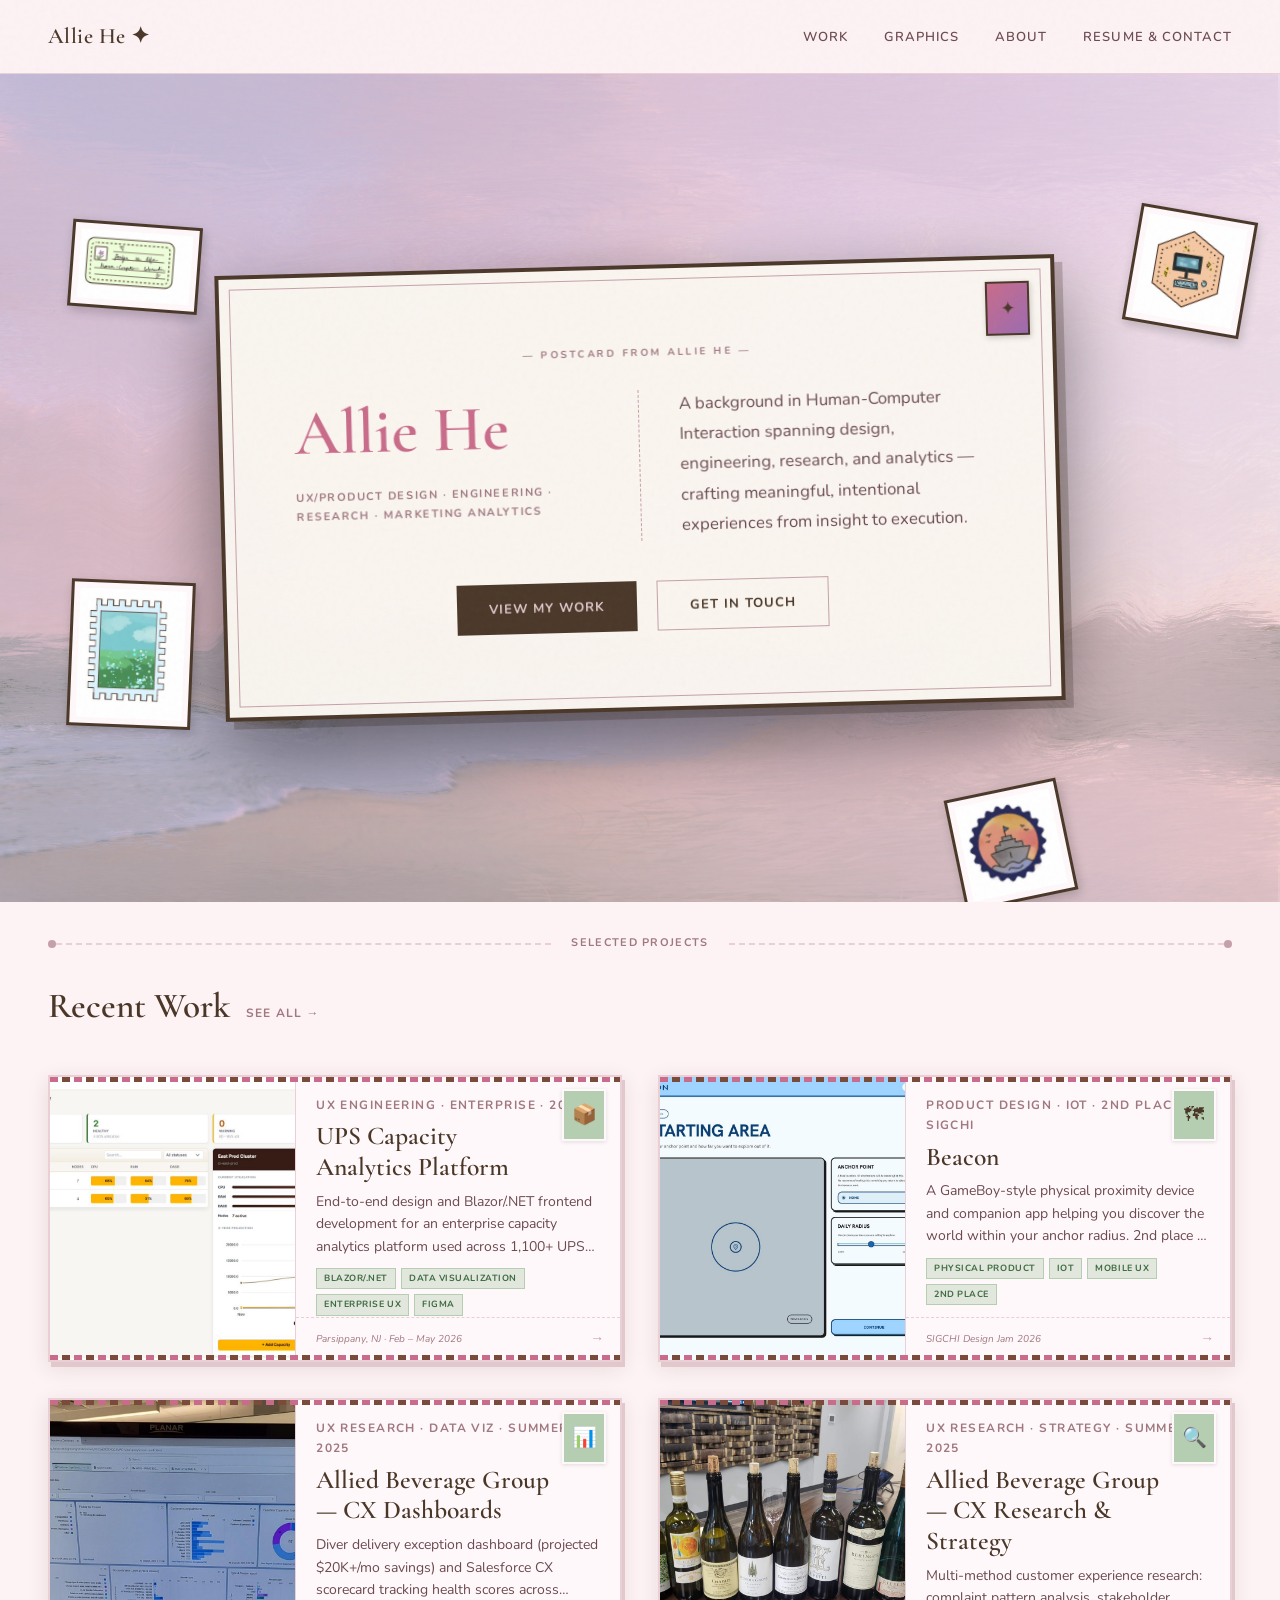
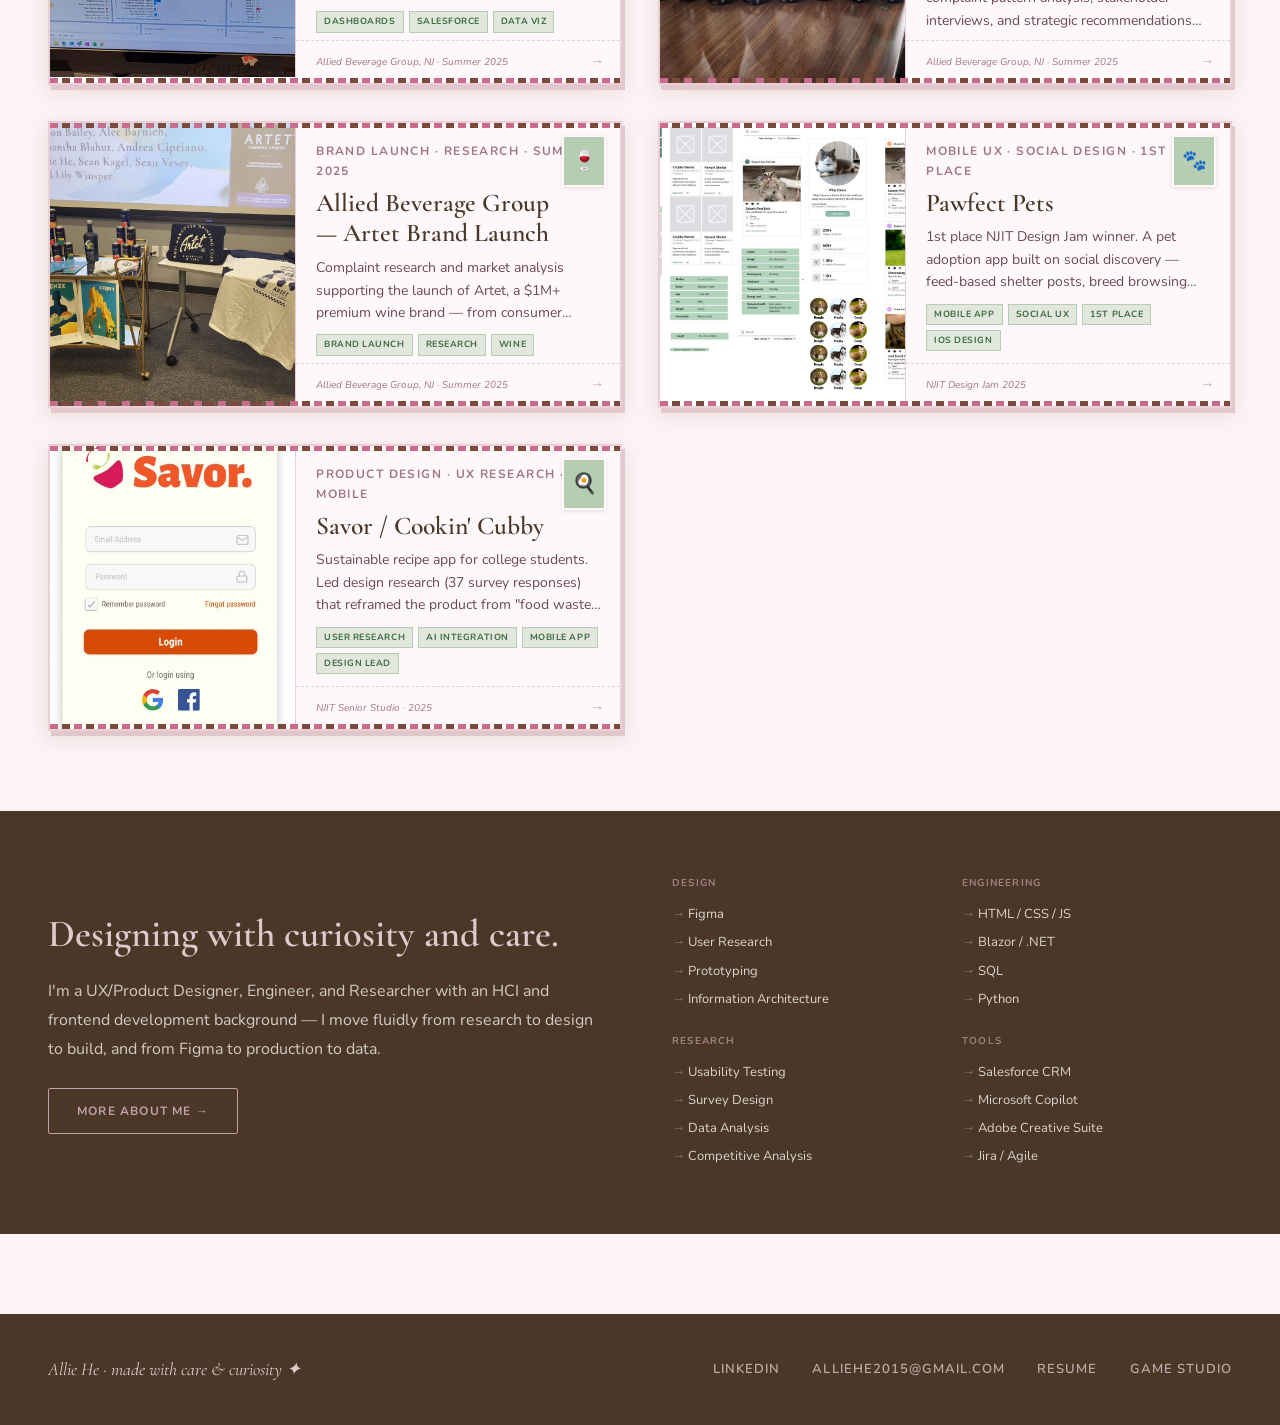
==== commit c543880c: "homepage interaction" ====
--- a/index.html
+++ b/index.html
@@ -37,8 +37,8 @@
       z-index: 2;
       background: rgba(250,246,240,0.97);
       border: 4px solid var(--espresso);
-      padding: 72px 68px;
-      max-width: 760px;
+      padding: 76px 72px;
+      max-width: 840px;
       width: 100%;
       display: grid;
       grid-template-columns: 1fr 1fr;
@@ -91,6 +91,38 @@
     @keyframes bubble-rise {
       0%   { transform: translate(0, 0) scale(1);   opacity: 0.75; }
       100% { transform: translate(var(--dx, 0px), -70px) scale(0.15); opacity: 0; }
+    }
+
+    /* ── PAPER PLANE CURSOR ── */
+    body { cursor: none; }
+    .plane-cursor {
+      position: fixed;
+      top: -100px; left: -100px;
+      width: 38px; height: 38px;
+      pointer-events: none;
+      z-index: 10000;
+      transform: translate(-50%, -50%) rotate(0deg);
+      filter: drop-shadow(1px 2px 3px rgba(155,107,176,0.4));
+    }
+    .plane-cursor svg { display: block; width: 100%; height: 100%; }
+    .cursor-trail-dash {
+      position: fixed;
+      top: 0; left: 0;
+      width: 11px; height: 3px;
+      border-radius: 1px;
+      background: #c96b8a;
+      pointer-events: none;
+      z-index: 9999;
+      transform: translate(-50%, -50%) rotate(var(--ang, 0deg));
+      animation: trail-fade 0.7s ease-out forwards;
+    }
+    @keyframes trail-fade {
+      0%   { opacity: 0.75; transform: translate(-50%, -50%) rotate(var(--ang, 0deg)) scale(1); }
+      100% { opacity: 0; transform: translate(-50%, -50%) rotate(var(--ang, 0deg)) scale(0.3); }
+    }
+    @media (pointer: coarse) {
+      body { cursor: auto; }
+      .plane-cursor { display: none; }
     }
 
     .hero-from {
@@ -183,16 +215,12 @@
       box-shadow: 2px 4px 10px rgba(0,0,0,0.2);
     }
     .float-stamp img { width: 100%; display: block; }
-
-    .stamp-s1 { width: 100px; top: 10%; left: 5%;   animation: flt1 4.2s ease-in-out infinite; }
-    .stamp-s2 { width: 90px;  top: 10%; right: 6%;  animation: flt2 5.1s ease-in-out infinite; }
-    .stamp-s3 { width: 95px;  bottom: 12%; left: 7%; animation: flt3 4.7s ease-in-out infinite; }
-    .stamp-s4 { width: 88px;  bottom: 14%; right: 5%; animation: flt4 3.9s ease-in-out infinite; }
-
-    @keyframes flt1 { 0%,100%{ transform: rotate(-8deg)  translateY(0); }  50%{ transform: rotate(-6deg)  translateY(-14px); } }
-    @keyframes flt2 { 0%,100%{ transform: rotate(10deg)  translateY(0); }  50%{ transform: rotate(12deg)  translateY(-12px); } }
-    @keyframes flt3 { 0%,100%{ transform: rotate(6deg)   translateY(0); }  50%{ transform: rotate(4deg)   translateY(-16px); } }
-    @keyframes flt4 { 0%,100%{ transform: rotate(-10deg) translateY(0); }  50%{ transform: rotate(-12deg) translateY(-10px); } }
+    .float-stamp { will-change: left, top, transform; }
+
+    .stamp-s1 { width: 130px; top: 12%; left: 8%; }
+    .stamp-s2 { width: 118px; top: 12%; left: 82%; }
+    .stamp-s3 { width: 124px; top: 78%; left: 10%; }
+    .stamp-s4 { width: 114px; top: 80%; left: 83%; }
 
     /* Dotted route line */
     .route-line {
@@ -704,14 +732,141 @@
   }
 
   function spawnBurst() {
-    const count = 5 + Math.floor(Math.random() * 6);
+    const count = 12 + Math.floor(Math.random() * 10);
     for (let i = 0; i < count; i++) {
-      setTimeout(spawnBubble, i * 80);
+      setTimeout(spawnBubble, i * 60);
     }
   }
 
   spawnBurst();
-  setInterval(spawnBurst, 3000);
+  setInterval(spawnBurst, 1800);
+
+  /* ── PAPER PLANE CURSOR + DASHED TRAIL ── */
+  const isFinePointer = window.matchMedia('(pointer: fine)').matches;
+  let mouseX = -9999, mouseY = -9999;
+
+  if (isFinePointer) {
+    const plane = document.createElement('div');
+    plane.className = 'plane-cursor';
+    plane.innerHTML = `
+      <svg viewBox="0 0 24 24">
+        <path d="M2 12 L22 4 L14 12 L22 20 Z" fill="#9b6bb0" stroke="#c96b8a" stroke-width="0.6" stroke-linejoin="round"/>
+        <path d="M2 12 L14 12 L22 20 Z" fill="#c96b8a" opacity="0.85"/>
+      </svg>`;
+    document.body.appendChild(plane);
+
+    let lastX = null, lastY = null, lastTrailTime = 0, lastAngle = 0;
+
+    window.addEventListener('mousemove', (e) => {
+      mouseX = e.clientX;
+      mouseY = e.clientY;
+
+      plane.style.left = e.clientX + 'px';
+      plane.style.top = e.clientY + 'px';
+
+      if (lastX !== null) {
+        const dx = e.clientX - lastX, dy = e.clientY - lastY;
+        if (Math.hypot(dx, dy) > 2) {
+          lastAngle = Math.atan2(dy, dx) * 180 / Math.PI;
+        }
+      }
+      plane.style.transform = `translate(-50%, -50%) rotate(${lastAngle}deg)`;
+      lastX = e.clientX; lastY = e.clientY;
+
+      const now = performance.now();
+      if (now - lastTrailTime > 45) {
+        lastTrailTime = now;
+        const dash = document.createElement('div');
+        dash.className = 'cursor-trail-dash';
+        dash.style.left = e.clientX + 'px';
+        dash.style.top = e.clientY + 'px';
+        dash.style.setProperty('--ang', lastAngle + 'deg');
+        document.body.appendChild(dash);
+        dash.addEventListener('animationend', () => dash.remove());
+      }
+    });
+  }
+
+  /* ── FLOATING STAMPS: wander around the banner, avoid the cursor and the postcard ── */
+  if (isFinePointer) {
+    const heroEl = document.querySelector('.hero');
+    const stampEls = Array.from(document.querySelectorAll('.float-stamp'));
+
+    const stamps = stampEls.map((el, i) => ({
+      el,
+      size: el.offsetWidth || 100,
+      fracX: [0.14, 0.86, 0.16, 0.85][i],
+      fracY: [0.20, 0.20, 0.80, 0.82][i],
+      ampX: 90 + i * 12,
+      ampY: 70 + i * 10,
+      freqX: 0.00016 + i * 0.00004,
+      freqY: 0.00021 + i * 0.00003,
+      phaseX: i * 1.7,
+      phaseY: i * 2.3,
+      rotAmp: 8 + i * 2,
+      rotFreq: 0.0003 + i * 0.00005,
+      rotPhase: i * 1.1,
+    }));
+
+    const REPEL_RADIUS = 150;
+    const REPEL_STRENGTH = 110;
+
+    function keepOutsideRect(x, y, rect, margin) {
+      const left = rect.left - margin, right = rect.right + margin;
+      const top = rect.top - margin, bottom = rect.bottom + margin;
+      if (x > left && x < right && y > top && y < bottom) {
+        const dLeft = x - left, dRight = right - x, dTop = y - top, dBottom = bottom - y;
+        const minD = Math.min(dLeft, dRight, dTop, dBottom);
+        if (minD === dLeft) x = left;
+        else if (minD === dRight) x = right;
+        else if (minD === dTop) y = top;
+        else y = bottom;
+      }
+      return { x, y };
+    }
+
+    function animateStamps(t) {
+      const heroRect = heroEl.getBoundingClientRect();
+      const cardRect = card.getBoundingClientRect();
+
+      stamps.forEach((s) => {
+        const baseX = heroRect.width * s.fracX;
+        const baseY = heroRect.height * s.fracY;
+
+        let x = baseX + Math.sin(t * s.freqX + s.phaseX) * s.ampX;
+        let y = baseY + Math.sin(t * s.freqY + s.phaseY) * s.ampY;
+
+        // convert to viewport coords to compare against the mouse
+        let vx = heroRect.left + x, vy = heroRect.top + y;
+        const dx = vx - mouseX, dy = vy - mouseY;
+        const dist = Math.hypot(dx, dy);
+        if (dist < REPEL_RADIUS) {
+          const force = (REPEL_RADIUS - dist) / REPEL_RADIUS;
+          const ux = dist > 0.01 ? dx / dist : 1;
+          const uy = dist > 0.01 ? dy / dist : 0;
+          vx += ux * force * REPEL_STRENGTH;
+          vy += uy * force * REPEL_STRENGTH;
+        }
+
+        const half = s.size / 2;
+        const clamped = keepOutsideRect(vx, vy, cardRect, half + 14);
+        vx = clamped.x; vy = clamped.y;
+
+        vx = Math.max(heroRect.left + half, Math.min(heroRect.right - half, vx));
+        vy = Math.max(heroRect.top + half, Math.min(heroRect.bottom - half, vy));
+
+        const rot = Math.sin(t * s.rotFreq + s.rotPhase) * s.rotAmp;
+
+        s.el.style.left = (vx - heroRect.left) + 'px';
+        s.el.style.top = (vy - heroRect.top) + 'px';
+        s.el.style.transform = `translate(-50%, -50%) rotate(${rot}deg)`;
+      });
+
+      requestAnimationFrame(animateStamps);
+    }
+
+    requestAnimationFrame(animateStamps);
+  }
 </script>
 </body>
 </html>
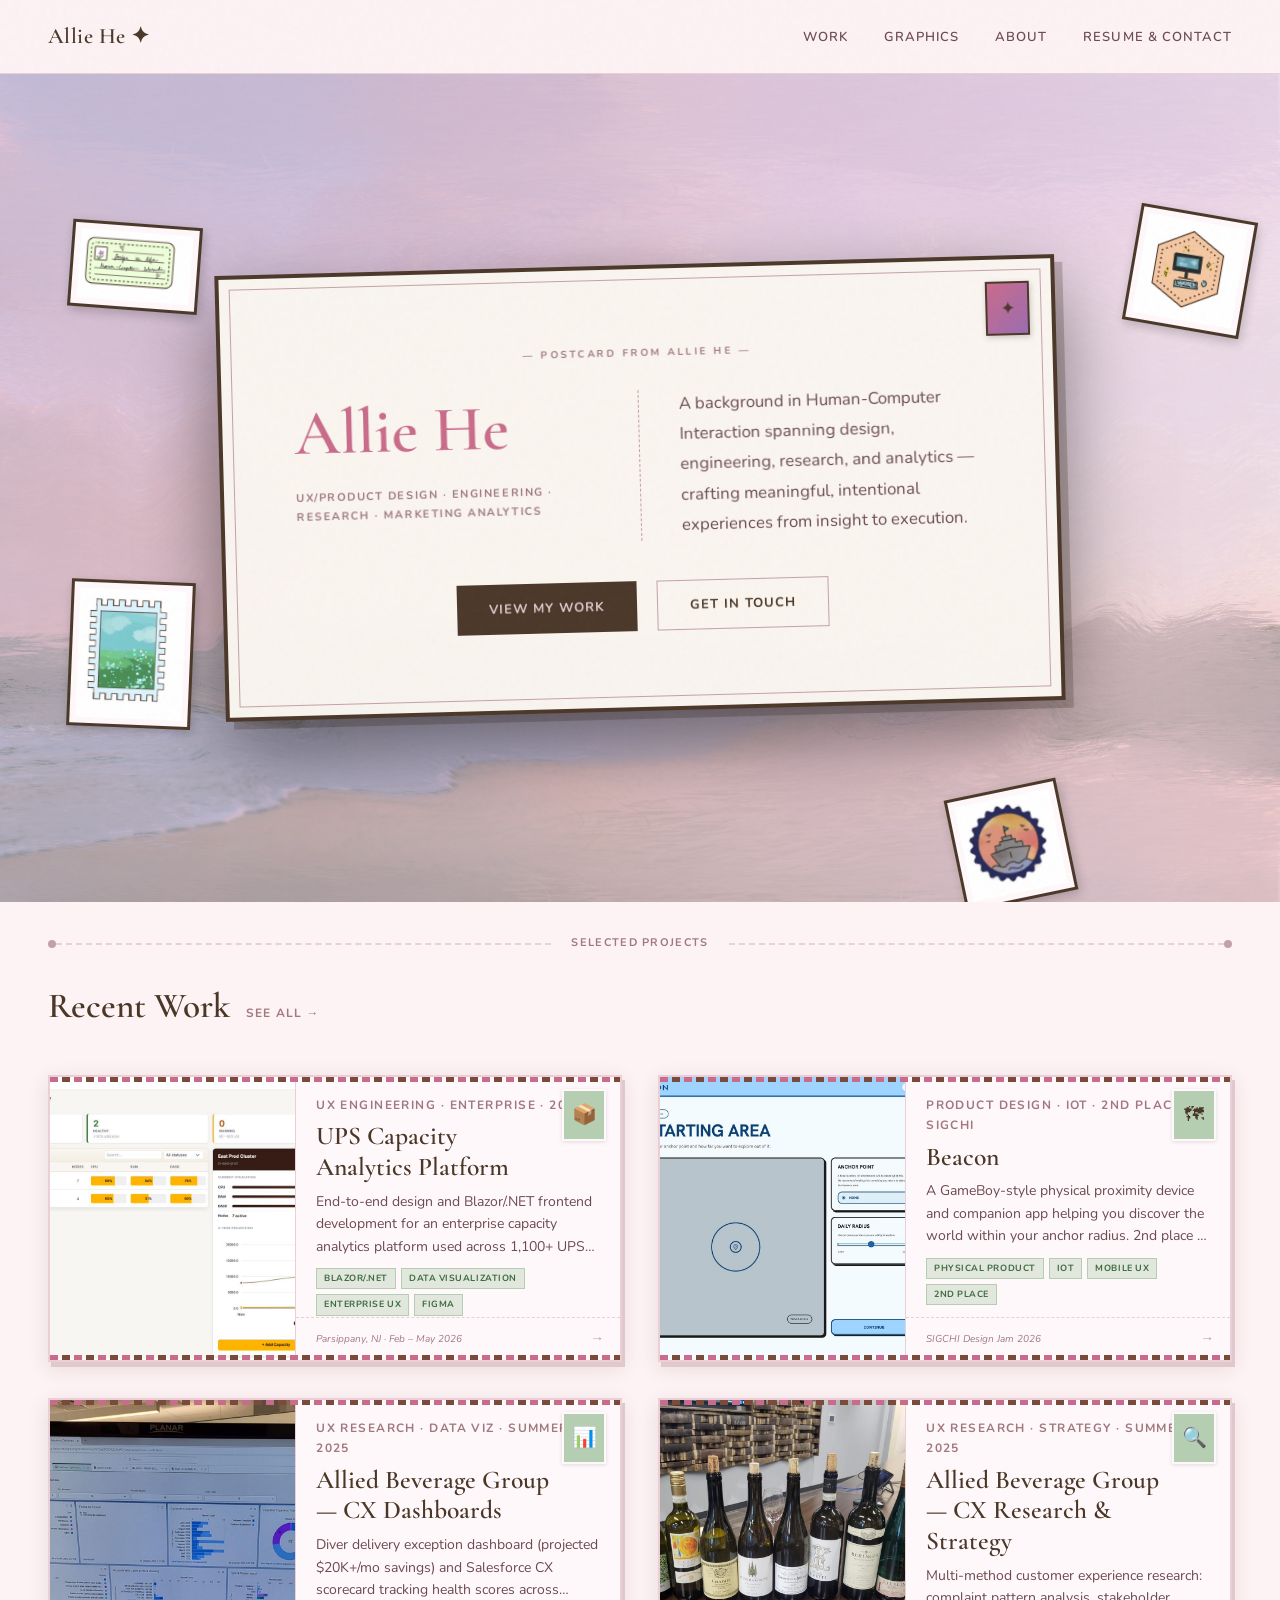
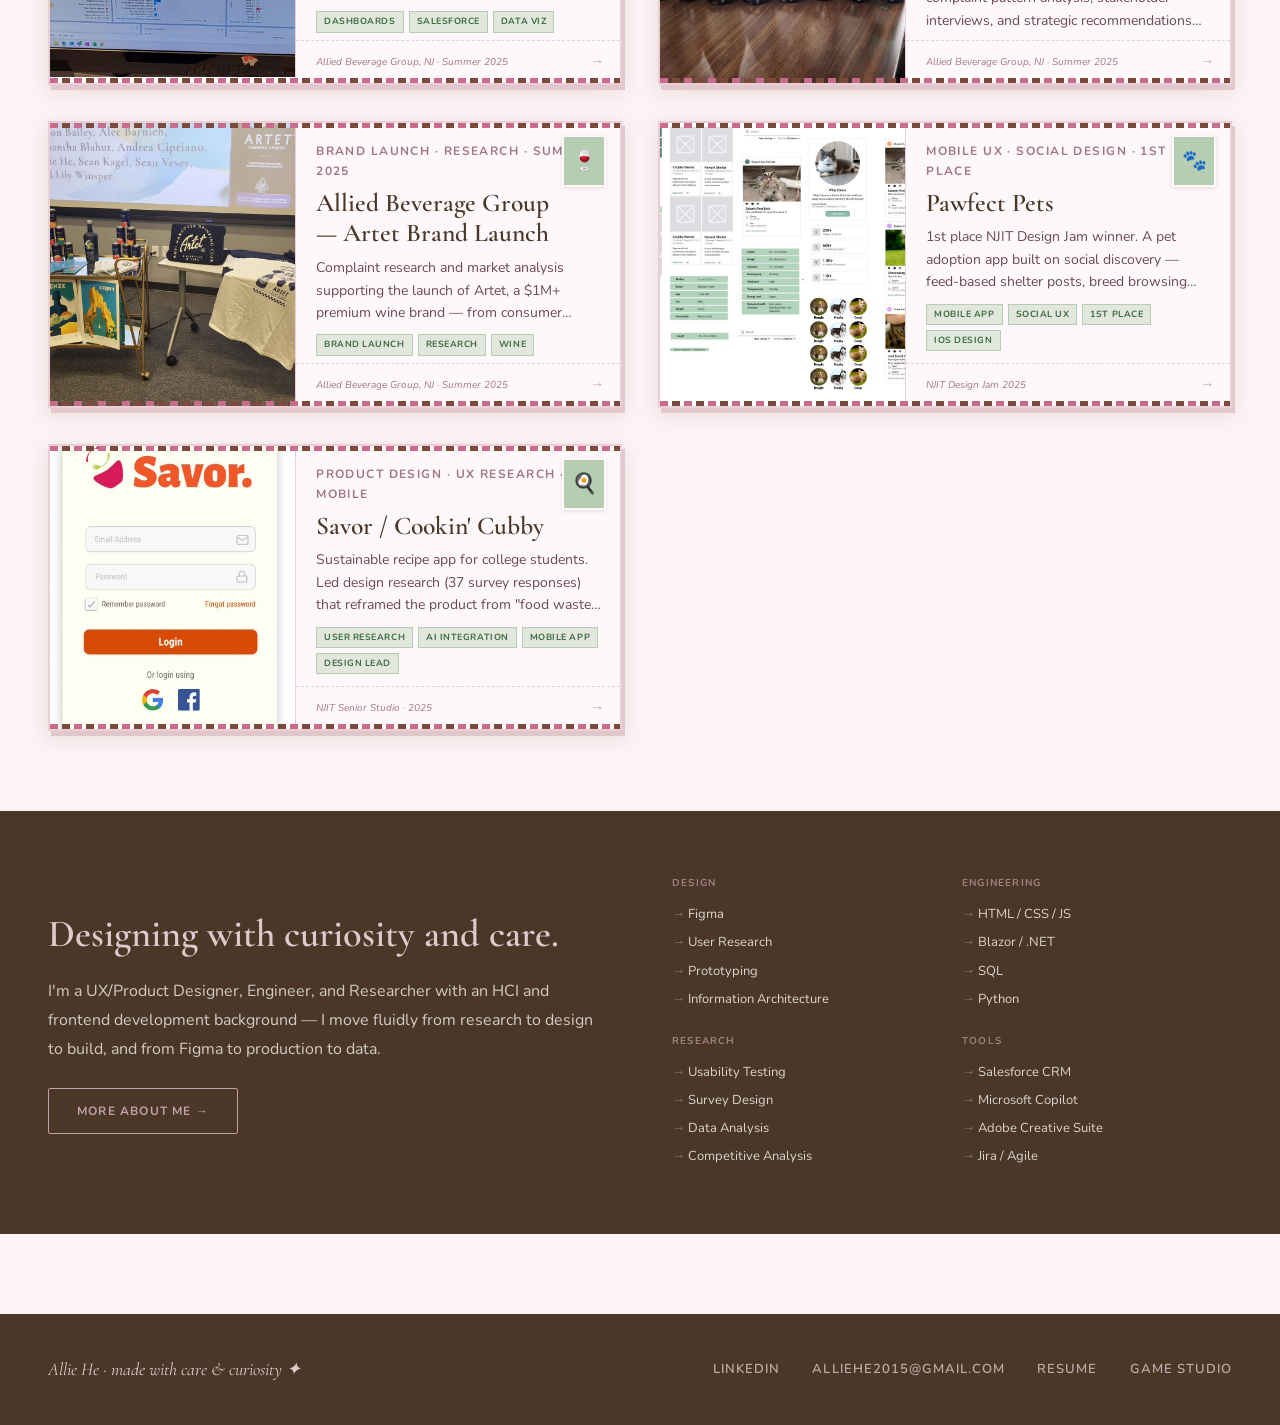
==== commit 284fb88e: "change" ====
--- a/index.html
+++ b/index.html
@@ -101,24 +101,24 @@
       width: 38px; height: 38px;
       pointer-events: none;
       z-index: 10000;
-      transform: translate(-50%, -50%) rotate(0deg);
+      transform: translate(-50%, -50%) rotate(45deg);
       filter: drop-shadow(1px 2px 3px rgba(155,107,176,0.4));
     }
     .plane-cursor svg { display: block; width: 100%; height: 100%; }
     .cursor-trail-dash {
       position: fixed;
       top: 0; left: 0;
-      width: 11px; height: 3px;
-      border-radius: 1px;
+      width: 4px; height: 4px;
+      border-radius: 50%;
       background: #c96b8a;
       pointer-events: none;
       z-index: 9999;
-      transform: translate(-50%, -50%) rotate(var(--ang, 0deg));
+      transform: translate(-50%, -50%);
       animation: trail-fade 0.7s ease-out forwards;
     }
     @keyframes trail-fade {
-      0%   { opacity: 0.75; transform: translate(-50%, -50%) rotate(var(--ang, 0deg)) scale(1); }
-      100% { opacity: 0; transform: translate(-50%, -50%) rotate(var(--ang, 0deg)) scale(0.3); }
+      0%   { opacity: 0.75; transform: translate(-50%, -50%) scale(1); }
+      100% { opacity: 0; transform: translate(-50%, -50%) scale(0.3); }
     }
     @media (pointer: coarse) {
       body { cursor: auto; }
@@ -770,7 +770,8 @@
           lastAngle = Math.atan2(dy, dx) * 180 / Math.PI;
         }
       }
-      plane.style.transform = `translate(-50%, -50%) rotate(${lastAngle}deg)`;
+      // keep the plane pointing at a fixed angle like a normal cursor (no spin)
+      plane.style.transform = `translate(-50%, -50%) rotate(45deg)`;
       lastX = e.clientX; lastY = e.clientY;
 
       const now = performance.now();
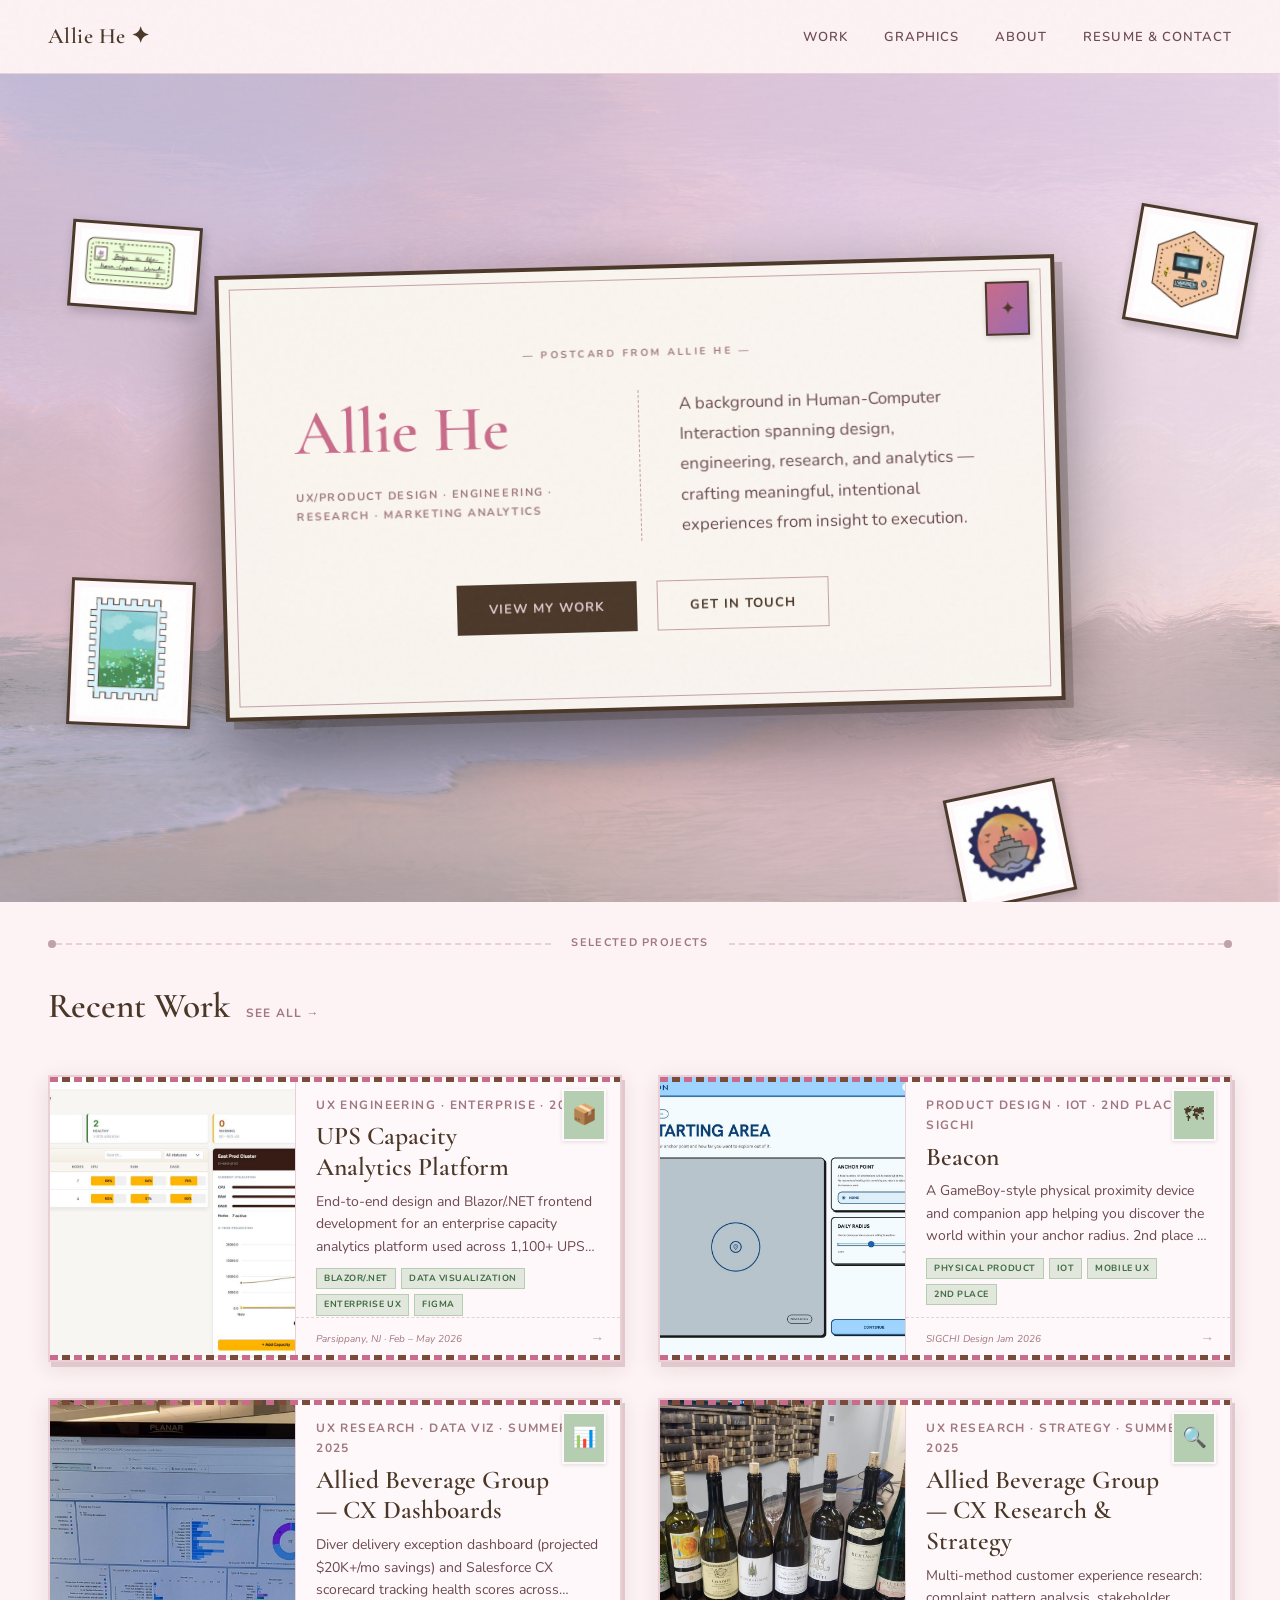
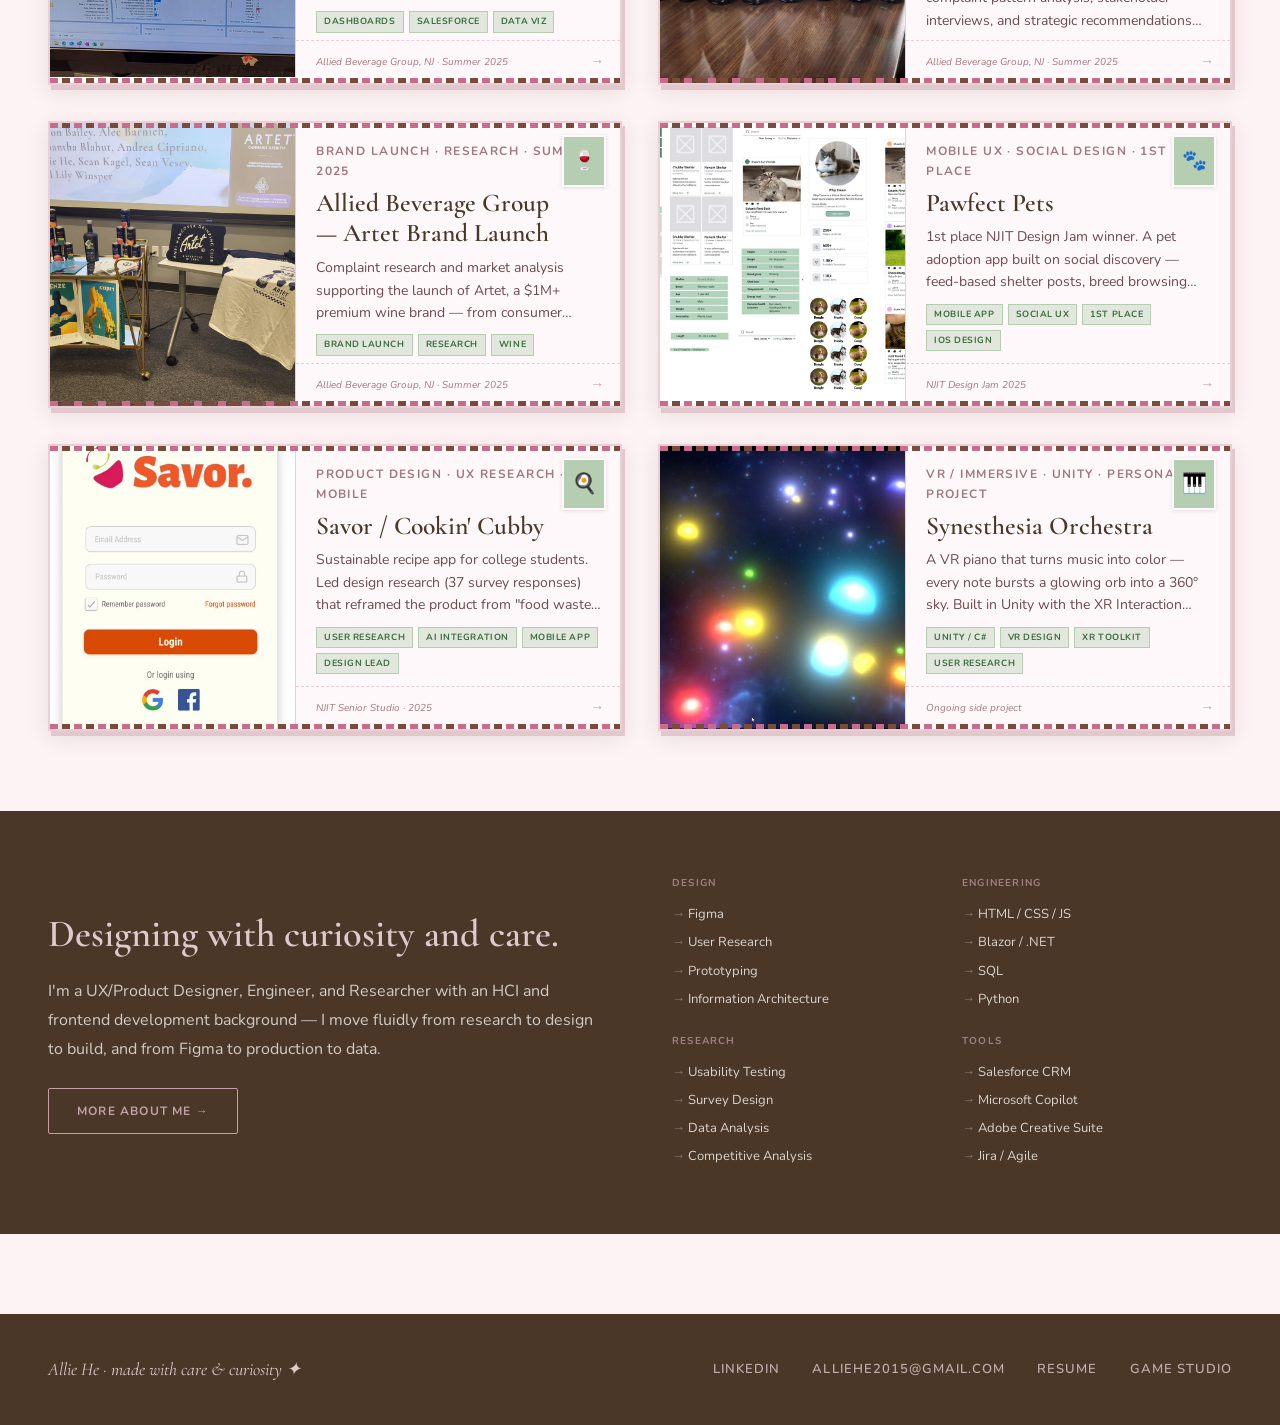
==== commit cc883bbb: "added synesthesia" ====
--- a/index.html
+++ b/index.html
@@ -625,6 +625,29 @@
         </div>
         <div class="project-card-footer">
           <span>NJIT Senior Studio · 2025</span>
+          <span class="project-card-arrow">→</span>
+        </div>
+      </div>
+    </a>
+
+    <!-- Synesthesia Orchestra -->
+    <a href="synesthesia.html" class="project-card">
+      <img src="img/synesthesia-orbs.jpg" alt="Synesthesia Orchestra" class="project-card-img"/>
+      <div class="project-card-right">
+        <div class="project-card-body">
+          <div class="project-card-stamp">🎹</div>
+          <p class="project-card-type">VR / Immersive · Unity · Personal Project</p>
+          <h3 class="project-card-title">Synesthesia Orchestra</h3>
+          <p class="project-card-desc">A VR piano that turns music into color — every note bursts a glowing orb into a 360° sky. Built in Unity with the XR Interaction Toolkit for Quest 2, with a small user study driving the roadmap.</p>
+          <div class="project-card-tags">
+            <span class="project-card-tag">Unity / C#</span>
+            <span class="project-card-tag">VR Design</span>
+            <span class="project-card-tag">XR Toolkit</span>
+            <span class="project-card-tag">User Research</span>
+          </div>
+        </div>
+        <div class="project-card-footer">
+          <span>Ongoing side project</span>
           <span class="project-card-arrow">→</span>
         </div>
       </div>
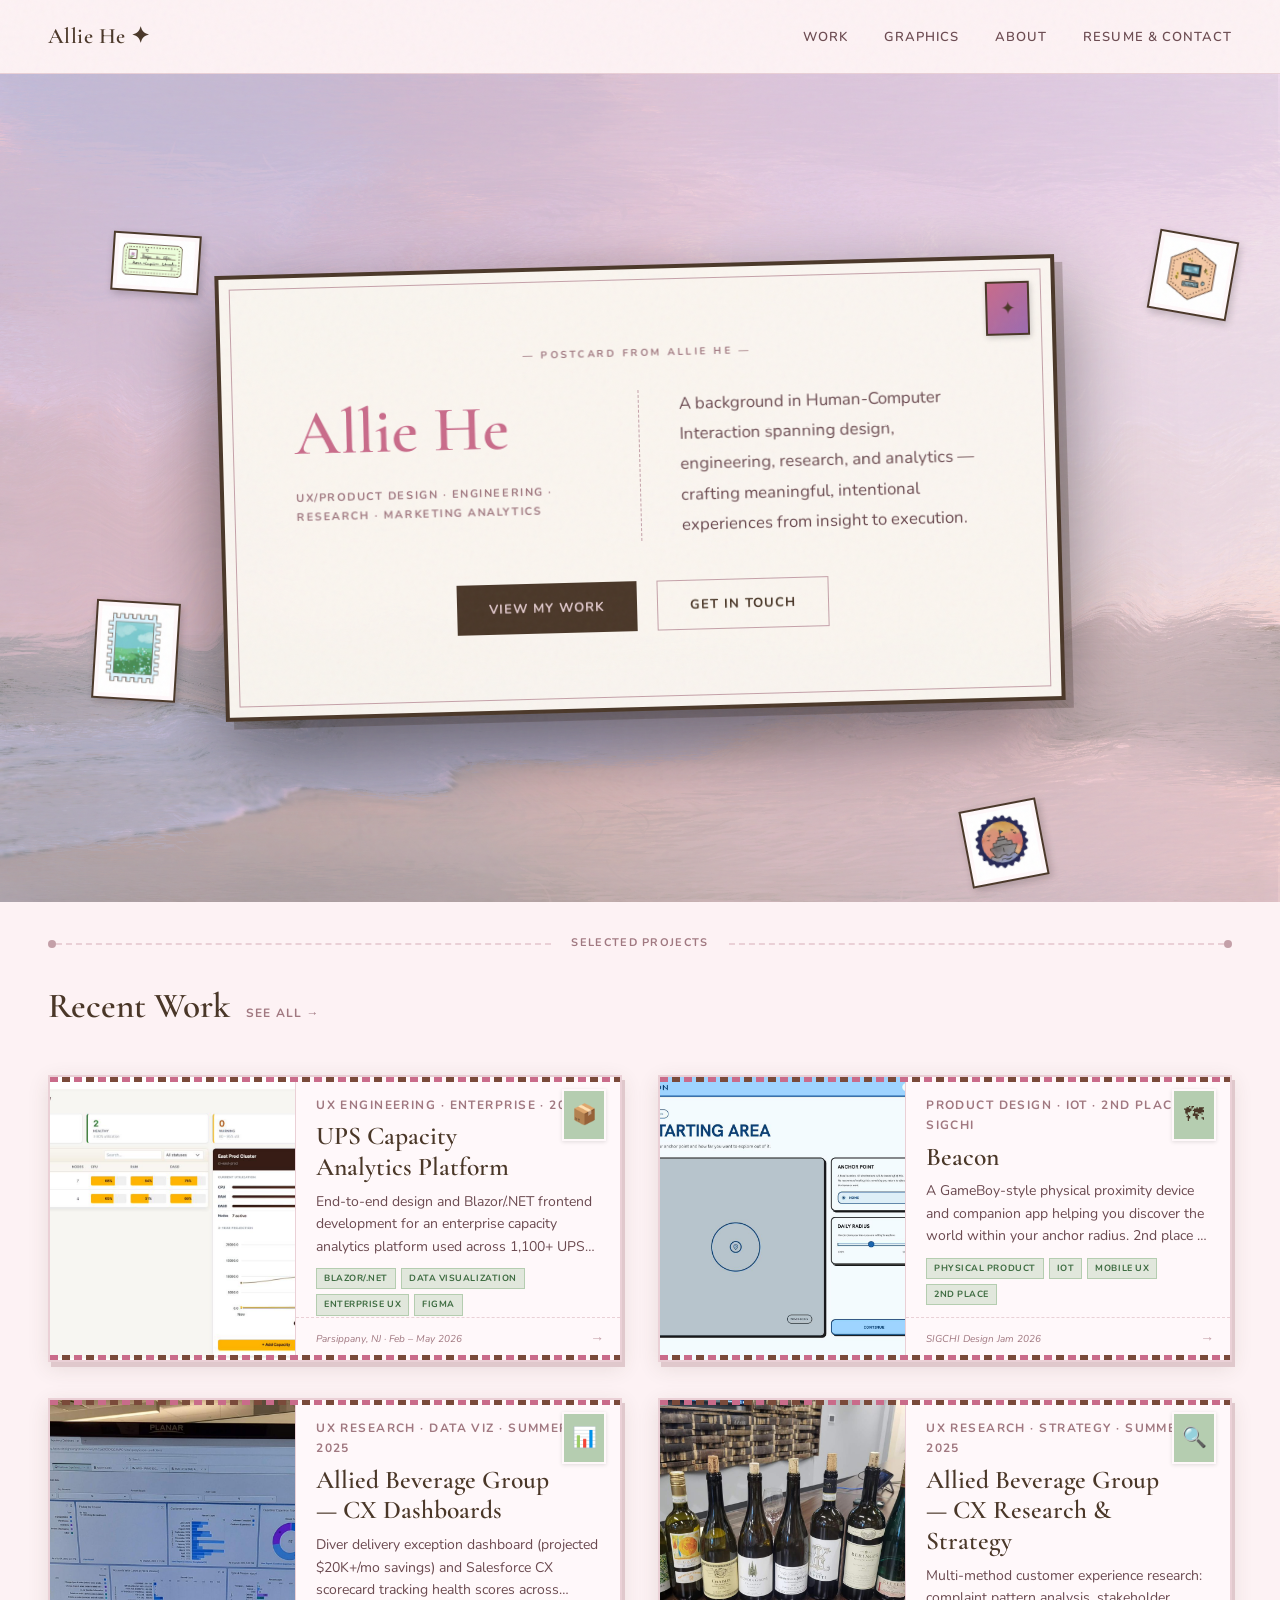
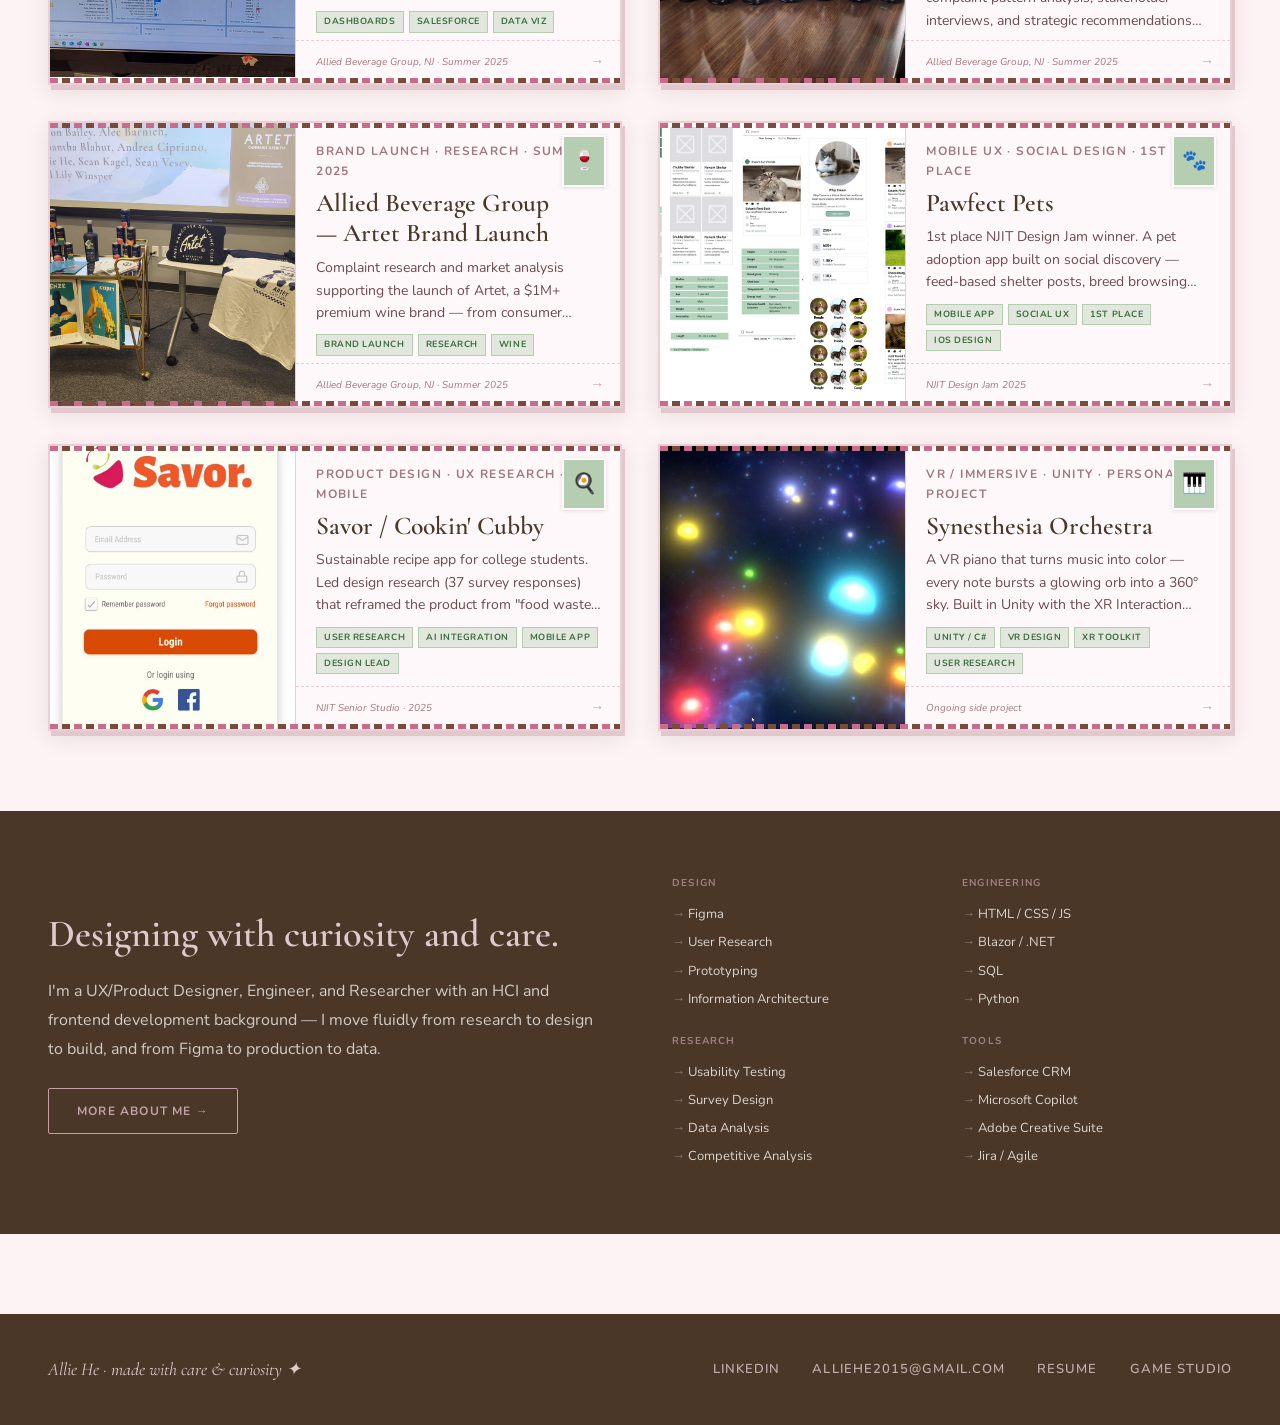
==== commit 40b4b72b: "cahnged postcard" ====
--- a/index.html
+++ b/index.html
@@ -210,17 +210,17 @@
       pointer-events: none;
       user-select: none;
       background: var(--warm-white);
-      border: 3px solid var(--espresso);
-      padding: 6px;
-      box-shadow: 2px 4px 10px rgba(0,0,0,0.2);
+      border: 2px solid var(--espresso);
+      padding: 4px;
+      box-shadow: 2px 3px 8px rgba(0,0,0,0.2);
     }
     .float-stamp img { width: 100%; display: block; }
     .float-stamp { will-change: left, top, transform; }
 
-    .stamp-s1 { width: 130px; top: 12%; left: 8%; }
-    .stamp-s2 { width: 118px; top: 12%; left: 82%; }
-    .stamp-s3 { width: 124px; top: 78%; left: 10%; }
-    .stamp-s4 { width: 114px; top: 80%; left: 83%; }
+    .stamp-s1 { width: 88px; top: 12%; left: 8%; }
+    .stamp-s2 { width: 80px; top: 12%; left: 82%; }
+    .stamp-s3 { width: 84px; top: 78%; left: 10%; }
+    .stamp-s4 { width: 78px; top: 80%; left: 83%; }
 
     /* Dotted route line */
     .route-line {
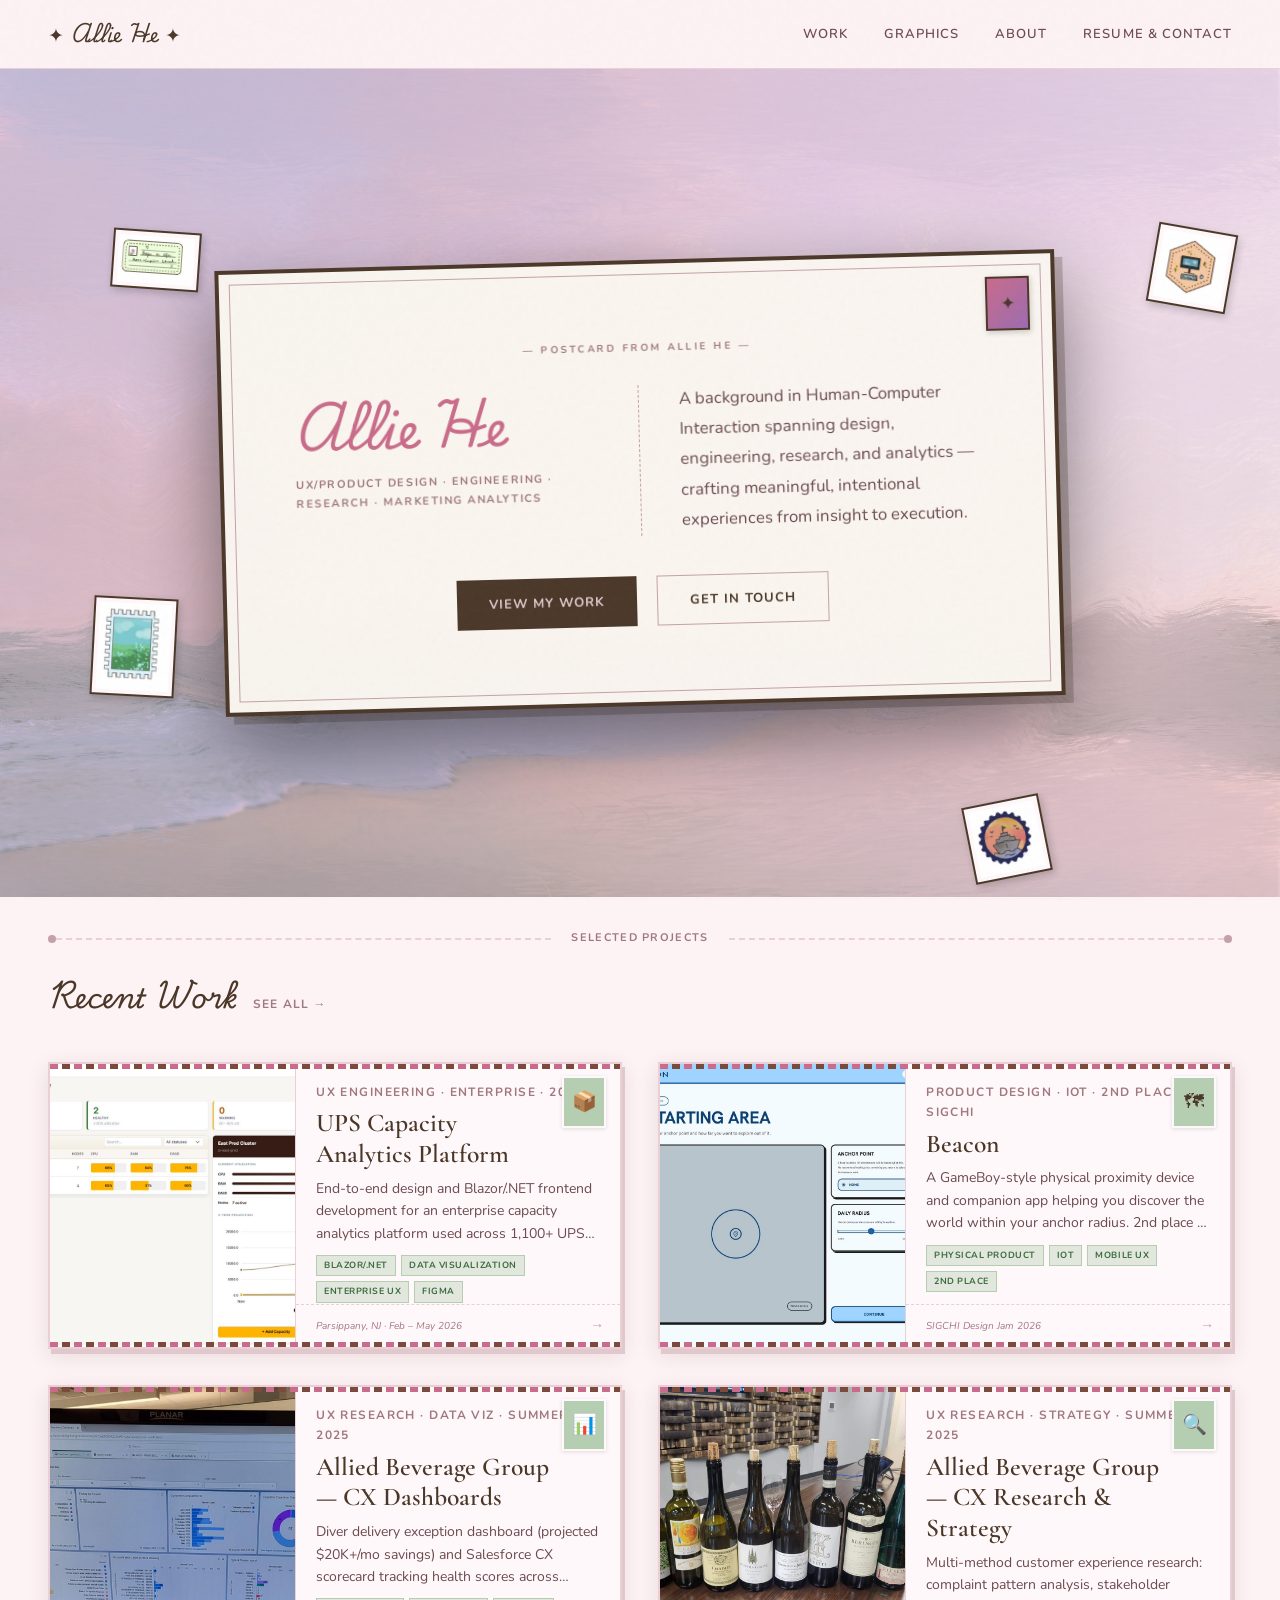
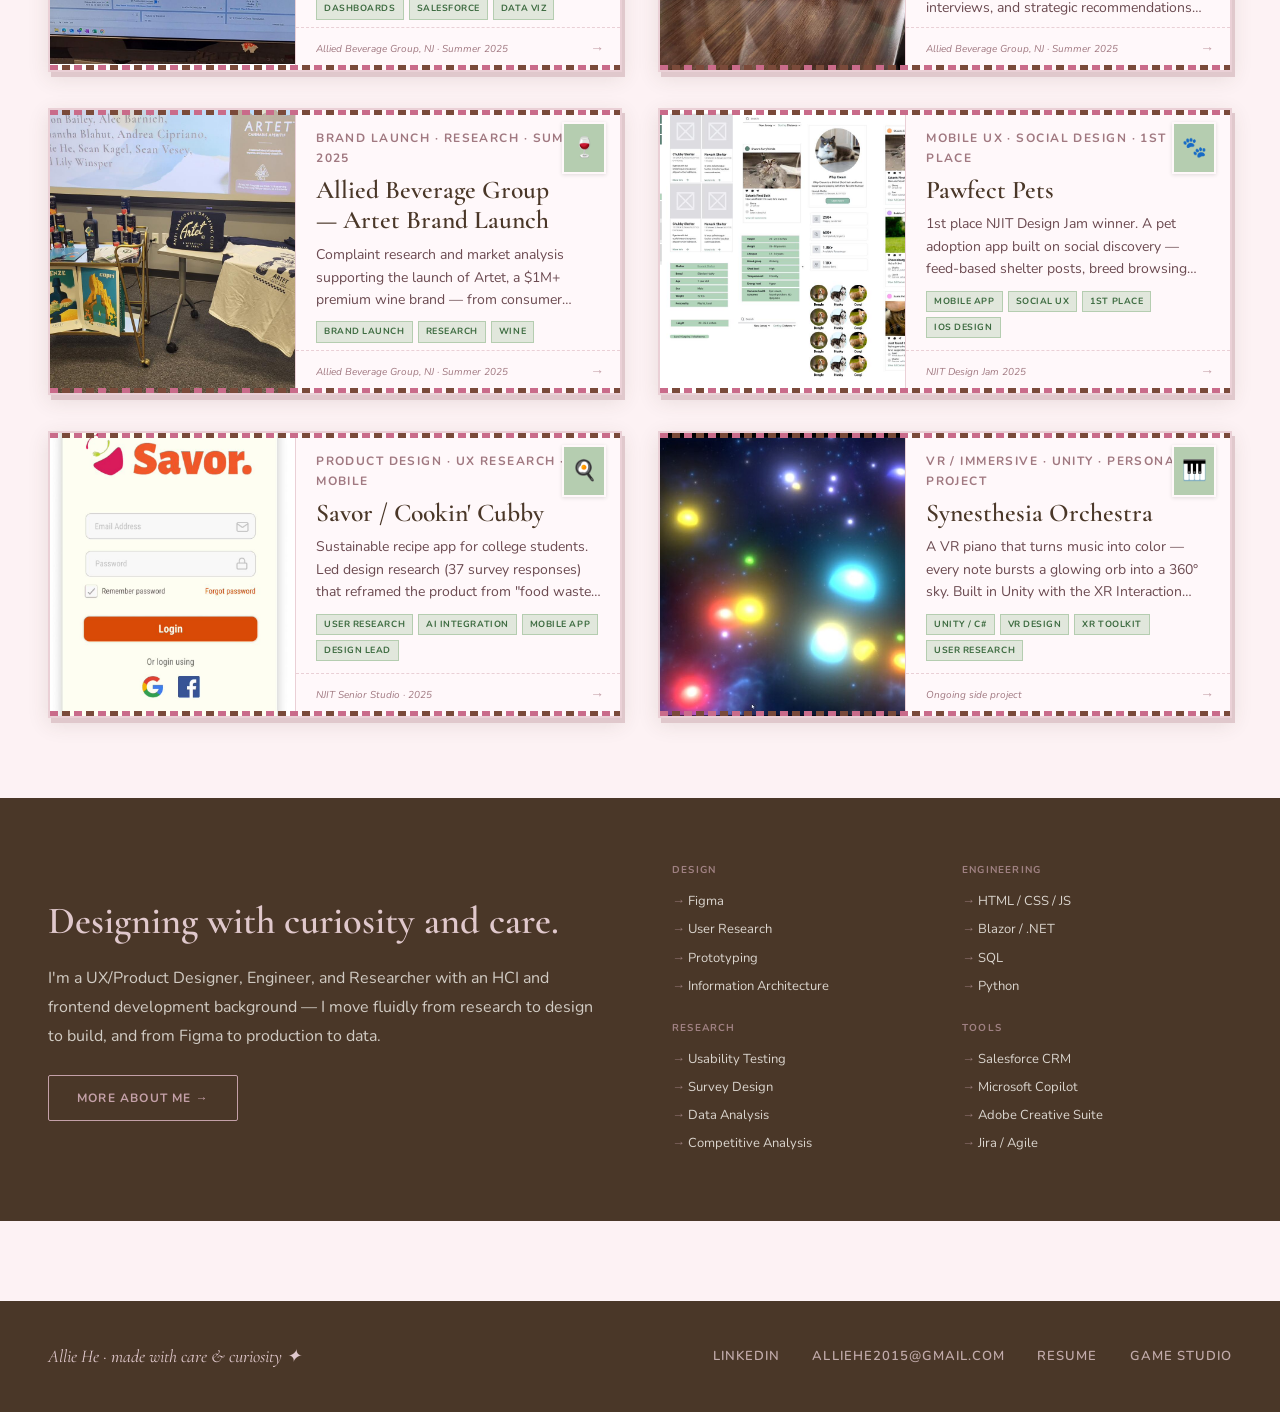
==== commit 58979eaf: "changed font and savor page" ====
--- a/index.html
+++ b/index.html
@@ -7,7 +7,7 @@
   <meta name="description" content="UX/Product Designer, Engineer, Researcher, and Analyst specializing in data-driven products, dashboards, and marketing analytics. Based in NJ, looking for full-time opportunities — open to remote, hybrid, or on-site roles (NYC/NJ/Southern California)."/>
   <link rel="preconnect" href="https://fonts.googleapis.com"/>
   <link rel="preconnect" href="https://fonts.gstatic.com" crossorigin/>
-  <link href="https://fonts.googleapis.com/css2?family=Cormorant+Garamond:ital,wght@0,400;0,500;0,600;1,400;1,600&family=Nunito:wght@300;400;600;700&family=Dancing+Script:wght@700&display=swap" rel="stylesheet"/>
+  <link href="https://fonts.googleapis.com/css2?family=Cormorant+Garamond:ital,wght@0,400;0,500;0,600;1,400;1,600&family=Nunito:wght@300;400;600;700&family=Dancing+Script:wght@700&family=Playwrite+CA:wght@100..400&display=swap" rel="stylesheet"/>
   <link rel="stylesheet" href="style.css"/>
   <style>
     /* ── HERO POSTCARD ── */
@@ -142,7 +142,11 @@
       gap: 12px;
     }
     .hero h1 {
-      font-size: clamp(2.6rem, 5vw, 4.2rem);
+      font-family: "Playwrite CA", cursive;
+      font-optical-sizing: auto;
+      font-weight: 400;
+      font-style: normal;
+      font-size: clamp(1.9rem, 3.8vw, 3rem);
       color: #c96b8a;
       margin-bottom: 24px;
       line-height: 1.0;
@@ -242,7 +246,13 @@
       display: flex; align-items: baseline;
       gap: 16px; margin-bottom: 48px;
     }
-    .section-header h2 { font-size: 2.2rem; }
+    .section-header h2 {
+      font-family: "Playwrite CA", cursive;
+      font-optical-sizing: auto;
+      font-weight: 400;
+      font-style: normal;
+      font-size: 1.7rem;
+    }
     .section-header a {
       font-size: 12px; font-weight: 700;
       letter-spacing: 0.1em; text-transform: uppercase;
@@ -412,7 +422,7 @@
 
     @media (max-width: 420px) {
       .hero-postcard-frame { padding: 28px 20px 20px; }
-      .hero h1 { font-size: clamp(2.2rem, 12vw, 2.8rem); }
+      .hero h1 { font-size: clamp(1.7rem, 9vw, 2.2rem); }
       .hero-cta { gap: 12px; }
       .btn-primary, .btn-outline { padding: 12px 20px; font-size: 12px; }
       .about-skills { grid-template-columns: 1fr; }
--- a/style.css
+++ b/style.css
@@ -67,9 +67,11 @@
   backdrop-filter: blur(4px);
 }
 .nav-logo {
-  font-family: 'Cormorant Garamond', serif;
-  font-size: 22px;
-  font-weight: 600;
+  font-family: "Playwrite CA", cursive;
+  font-optical-sizing: auto;
+  font-size: 19px;
+  font-weight: 400;
+  font-style: normal;
   color: var(--espresso);
   text-decoration: none;
   letter-spacing: 0.02em;
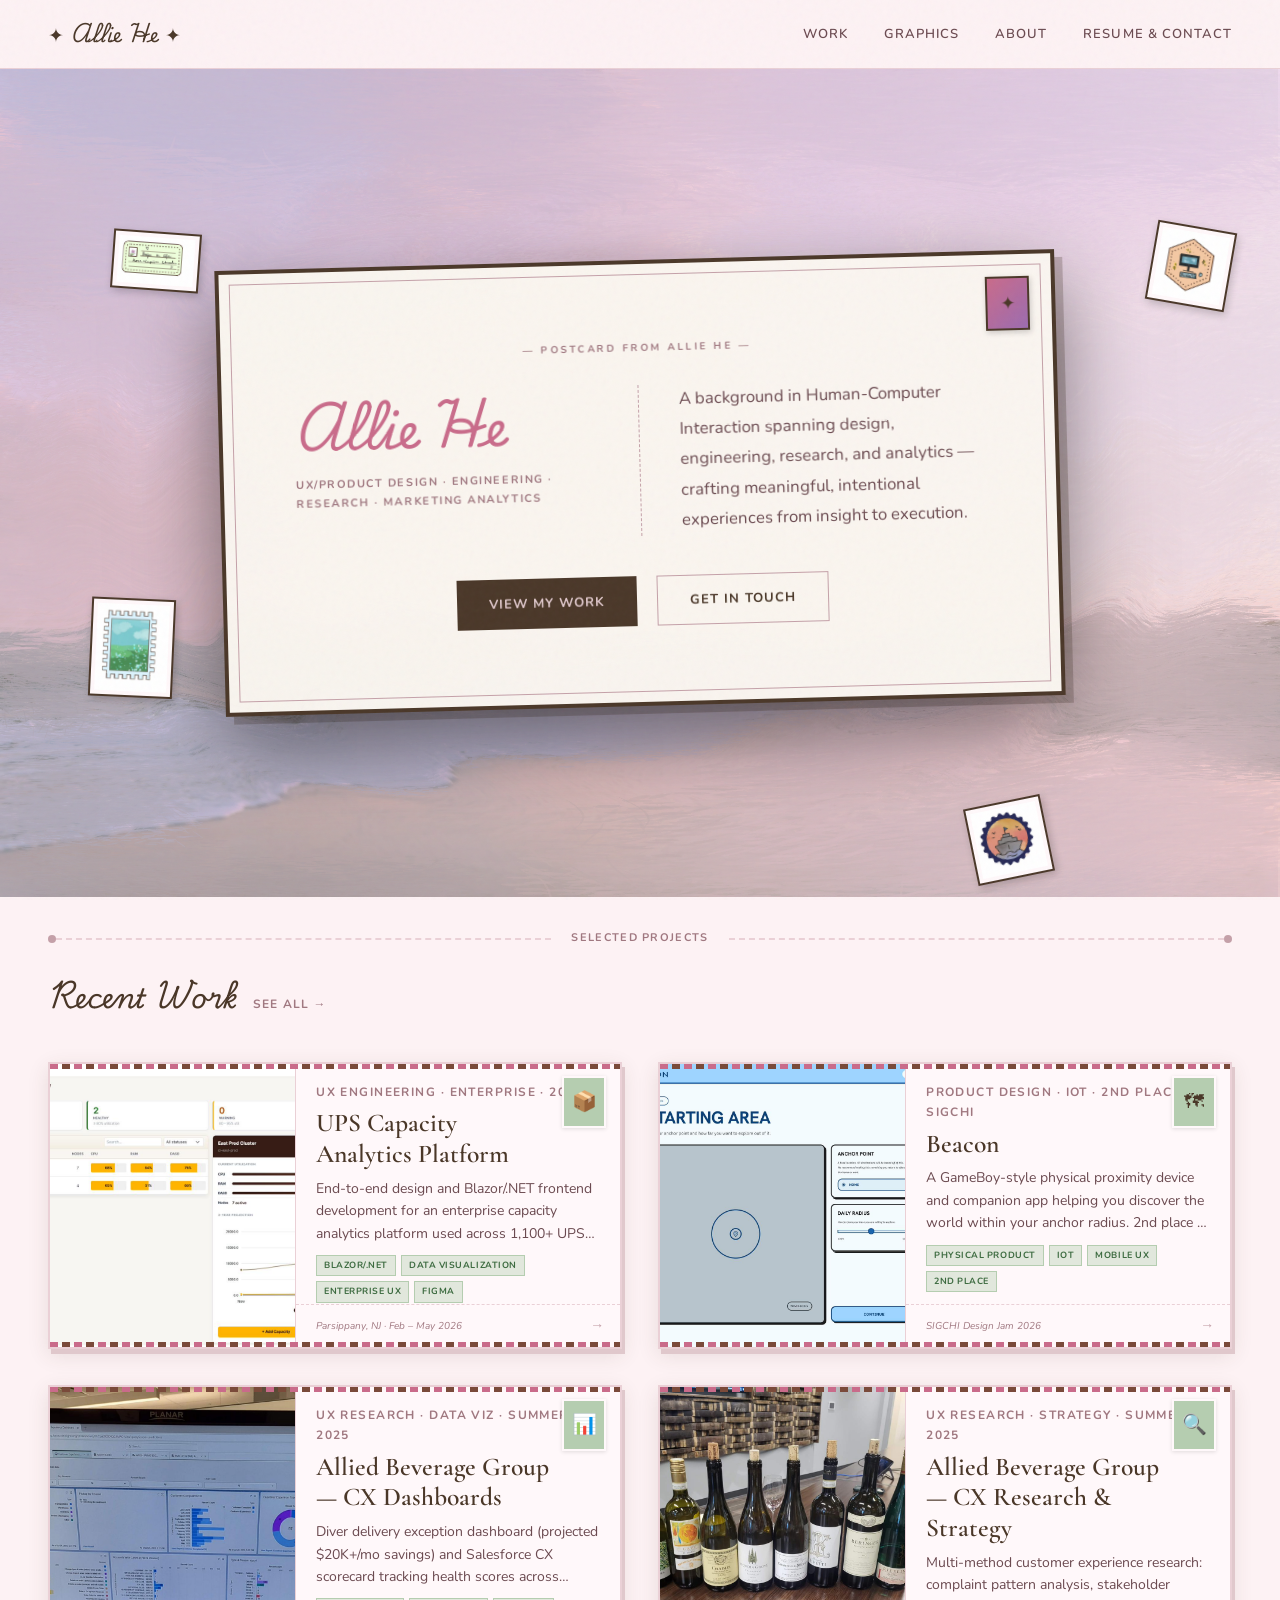
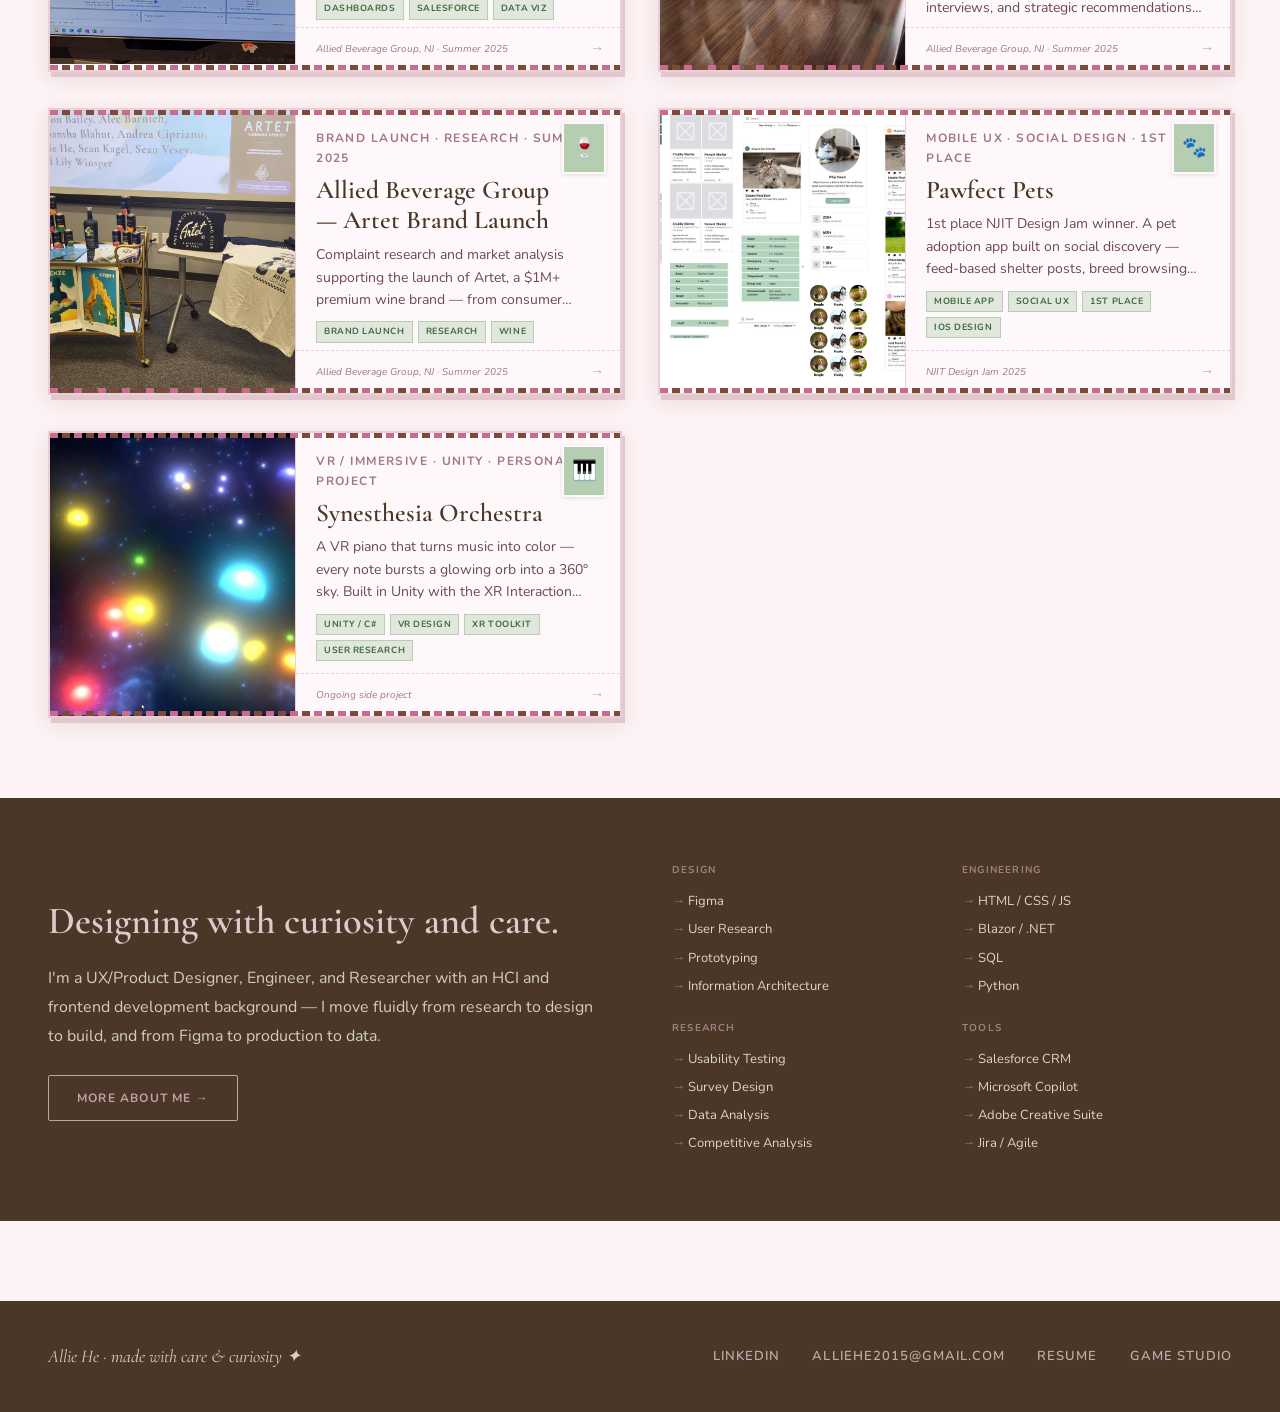
==== commit 3f0248f3: "added vector hci article, hid savor" ====
--- a/index.html
+++ b/index.html
@@ -617,7 +617,7 @@
       </div>
     </a>
 
-    <!-- Savor -->
+    <!-- Savor — hidden while being reworked, do not delete
     <a href="savor.html" class="project-card">
       <img src="img/savor-3.jpg" alt="Savor / Cookin' Cubby" class="project-card-img"/>
       <div class="project-card-right">
@@ -639,6 +639,7 @@
         </div>
       </div>
     </a>
+    -->
 
     <!-- Synesthesia Orchestra -->
     <a href="synesthesia.html" class="project-card">
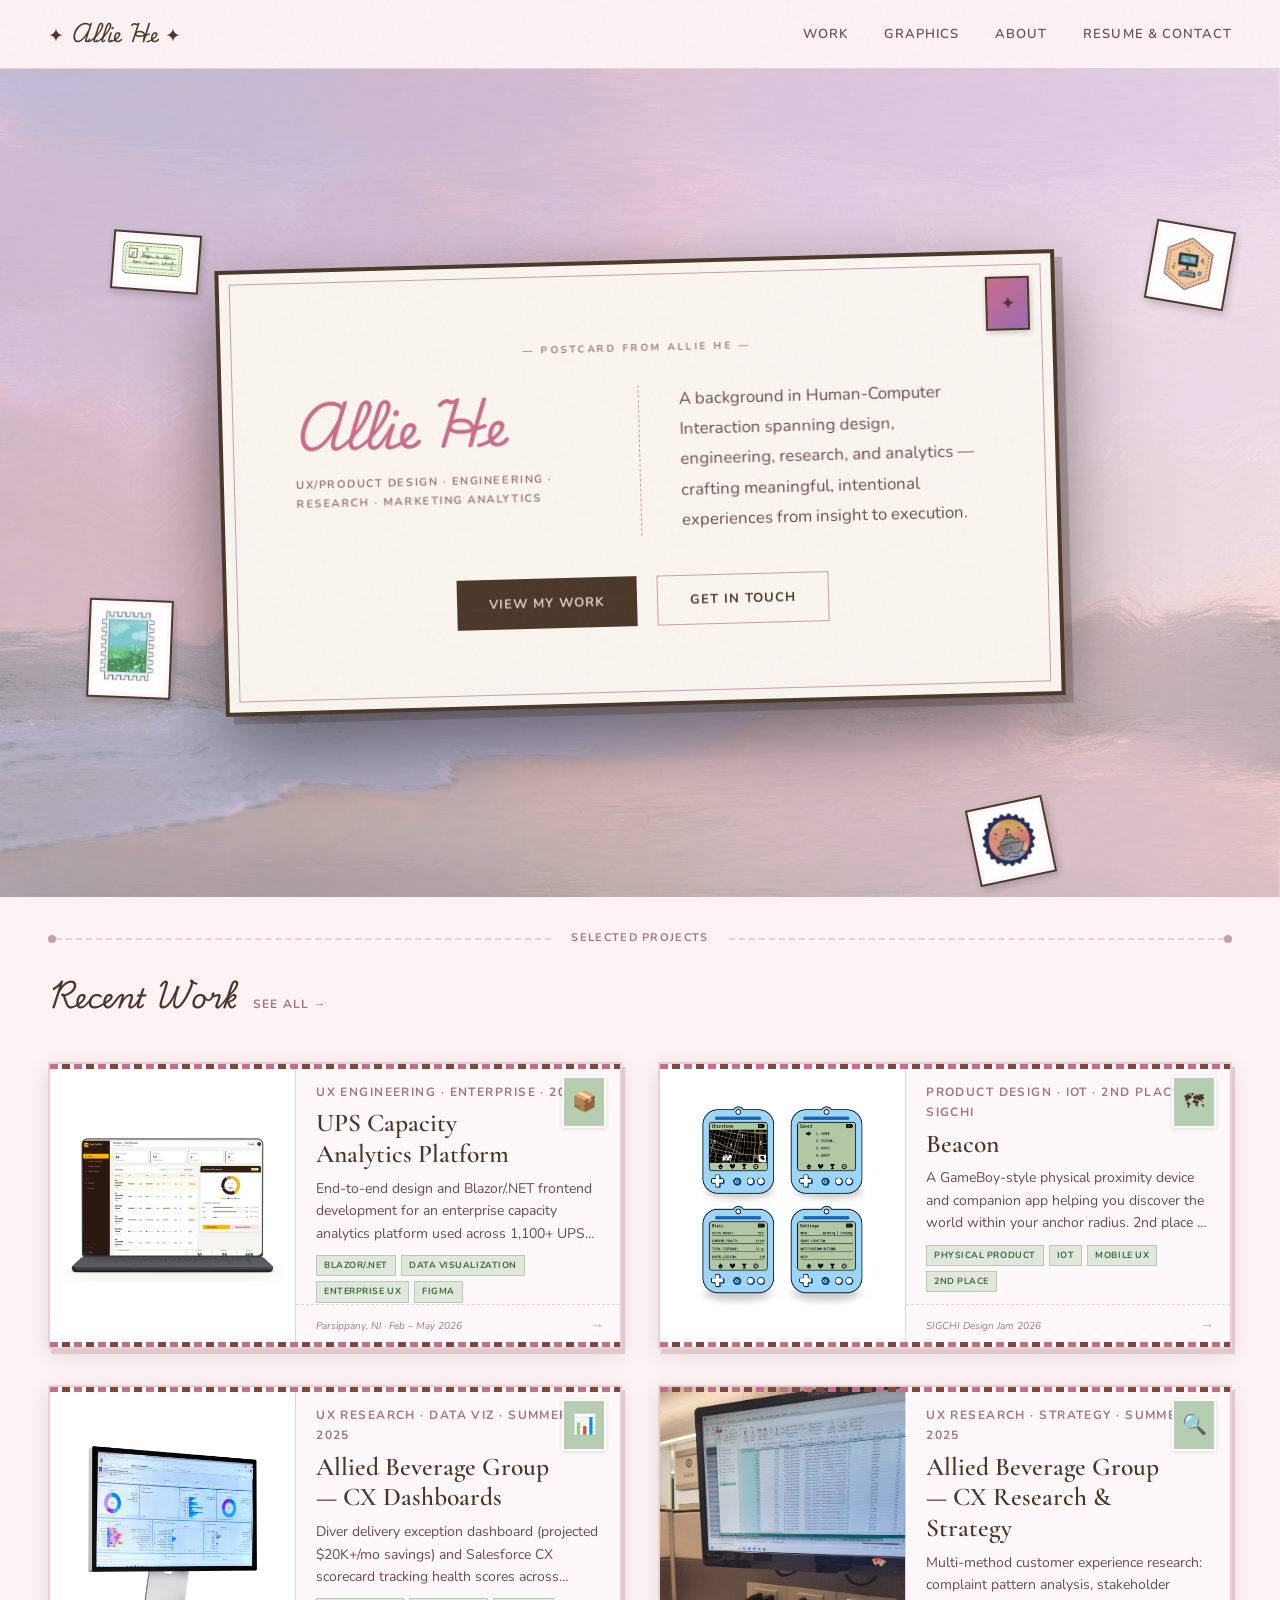
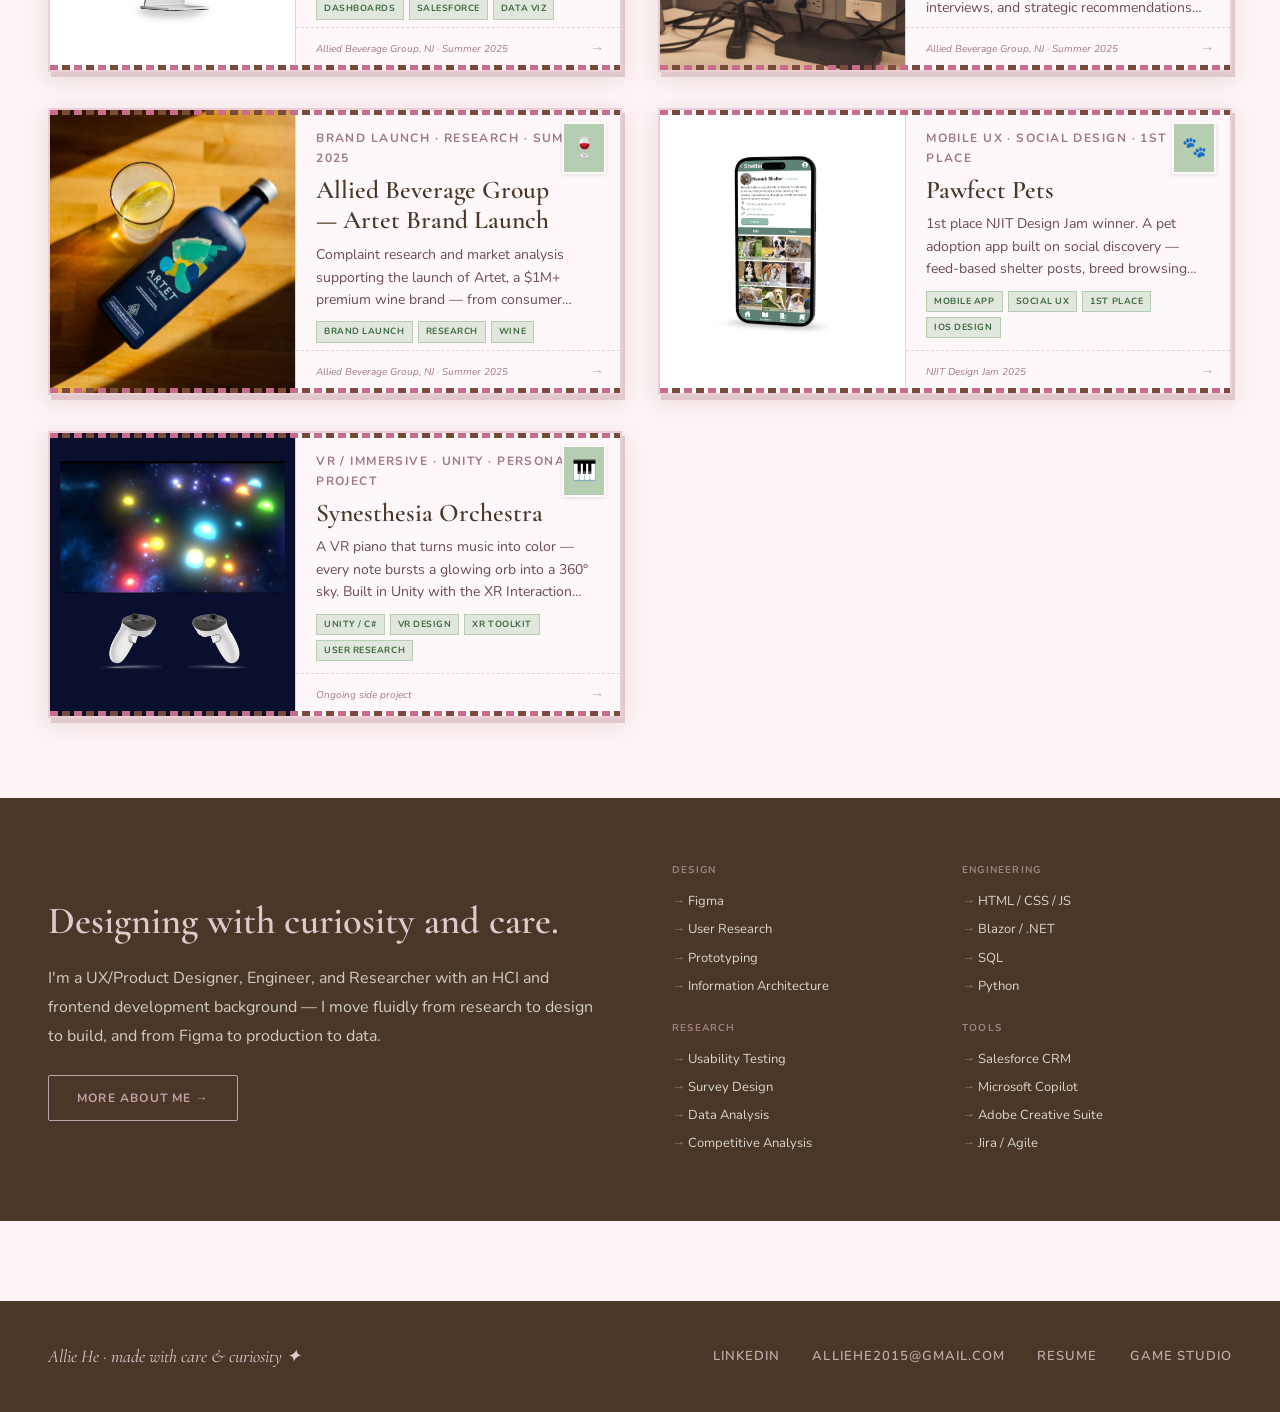
==== commit ddc73134: "changed all the cover images, made the graphics layout 2 column instead of 3, and changed the modal " ====
--- a/index.html
+++ b/index.html
@@ -484,7 +484,7 @@
 
     <!-- UPS -->
     <a href="ups.html" class="project-card">
-      <img src="img/ups-home.png" alt="UPS Capacity Analytics" class="project-card-img"/>
+      <img src="img/ups_cover.png" alt="UPS Capacity Analytics" class="project-card-img"/>
       <div class="project-card-right">
         <div class="project-card-body">
           <div class="project-card-stamp">📦</div>
@@ -507,7 +507,7 @@
 
     <!-- Beacon -->
     <a href="beacon.html" class="project-card">
-      <img src="img/beacon-13.jpg" alt="Beacon" class="project-card-img"/>
+      <img src="img/beacon_cover.png" alt="Beacon" class="project-card-img"/>
       <div class="project-card-right">
         <div class="project-card-body">
           <div class="project-card-stamp">🗺</div>
@@ -530,7 +530,7 @@
 
     <!-- ABG CX Dashboards -->
     <a href="abg.html" class="project-card">
-      <img src="img/abg-salesforce.jpg" alt="ABG CX Dashboards" class="project-card-img"/>
+      <img src="img/cx_dashboard_cover.png" alt="ABG CX Dashboards" class="project-card-img"/>
       <div class="project-card-right">
         <div class="project-card-body">
           <div class="project-card-stamp">📊</div>
@@ -552,7 +552,7 @@
 
     <!-- ABG CX Research & Strategy -->
     <a href="abg-research.html" class="project-card">
-      <img src="img/abg-wine-training.jpg" alt="ABG CX Research & Strategy" class="project-card-img"/>
+      <img src="img/cx_reserach_cover.jpg" alt="ABG CX Research & Strategy" class="project-card-img"/>
       <div class="project-card-right">
         <div class="project-card-body">
           <div class="project-card-stamp">🔍</div>
@@ -574,7 +574,7 @@
 
     <!-- ABG Artet Brand Launch -->
     <a href="abg-artet.html" class="project-card">
-      <img src="img/artet-3.jpg" alt="ABG Artet Brand Launch" class="project-card-img"/>
+      <img src="img/artet_cover.jpg" alt="ABG Artet Brand Launch" class="project-card-img"/>
       <div class="project-card-right">
         <div class="project-card-body">
           <div class="project-card-stamp">🍷</div>
@@ -596,7 +596,7 @@
 
     <!-- Pawfect -->
     <a href="pawfect.html" class="project-card">
-      <img src="img/pawfect-2.jpg" alt="Pawfect Pets" class="project-card-img"/>
+      <img src="img/pawfect_pet_cover.png" alt="Pawfect Pets" class="project-card-img"/>
       <div class="project-card-right">
         <div class="project-card-body">
           <div class="project-card-stamp">🐾</div>
@@ -643,7 +643,7 @@
 
     <!-- Synesthesia Orchestra -->
     <a href="synesthesia.html" class="project-card">
-      <img src="img/synesthesia-orbs.jpg" alt="Synesthesia Orchestra" class="project-card-img"/>
+      <img src="img/vr_cover.png" alt="Synesthesia Orchestra" class="project-card-img"/>
       <div class="project-card-right">
         <div class="project-card-body">
           <div class="project-card-stamp">🎹</div>
